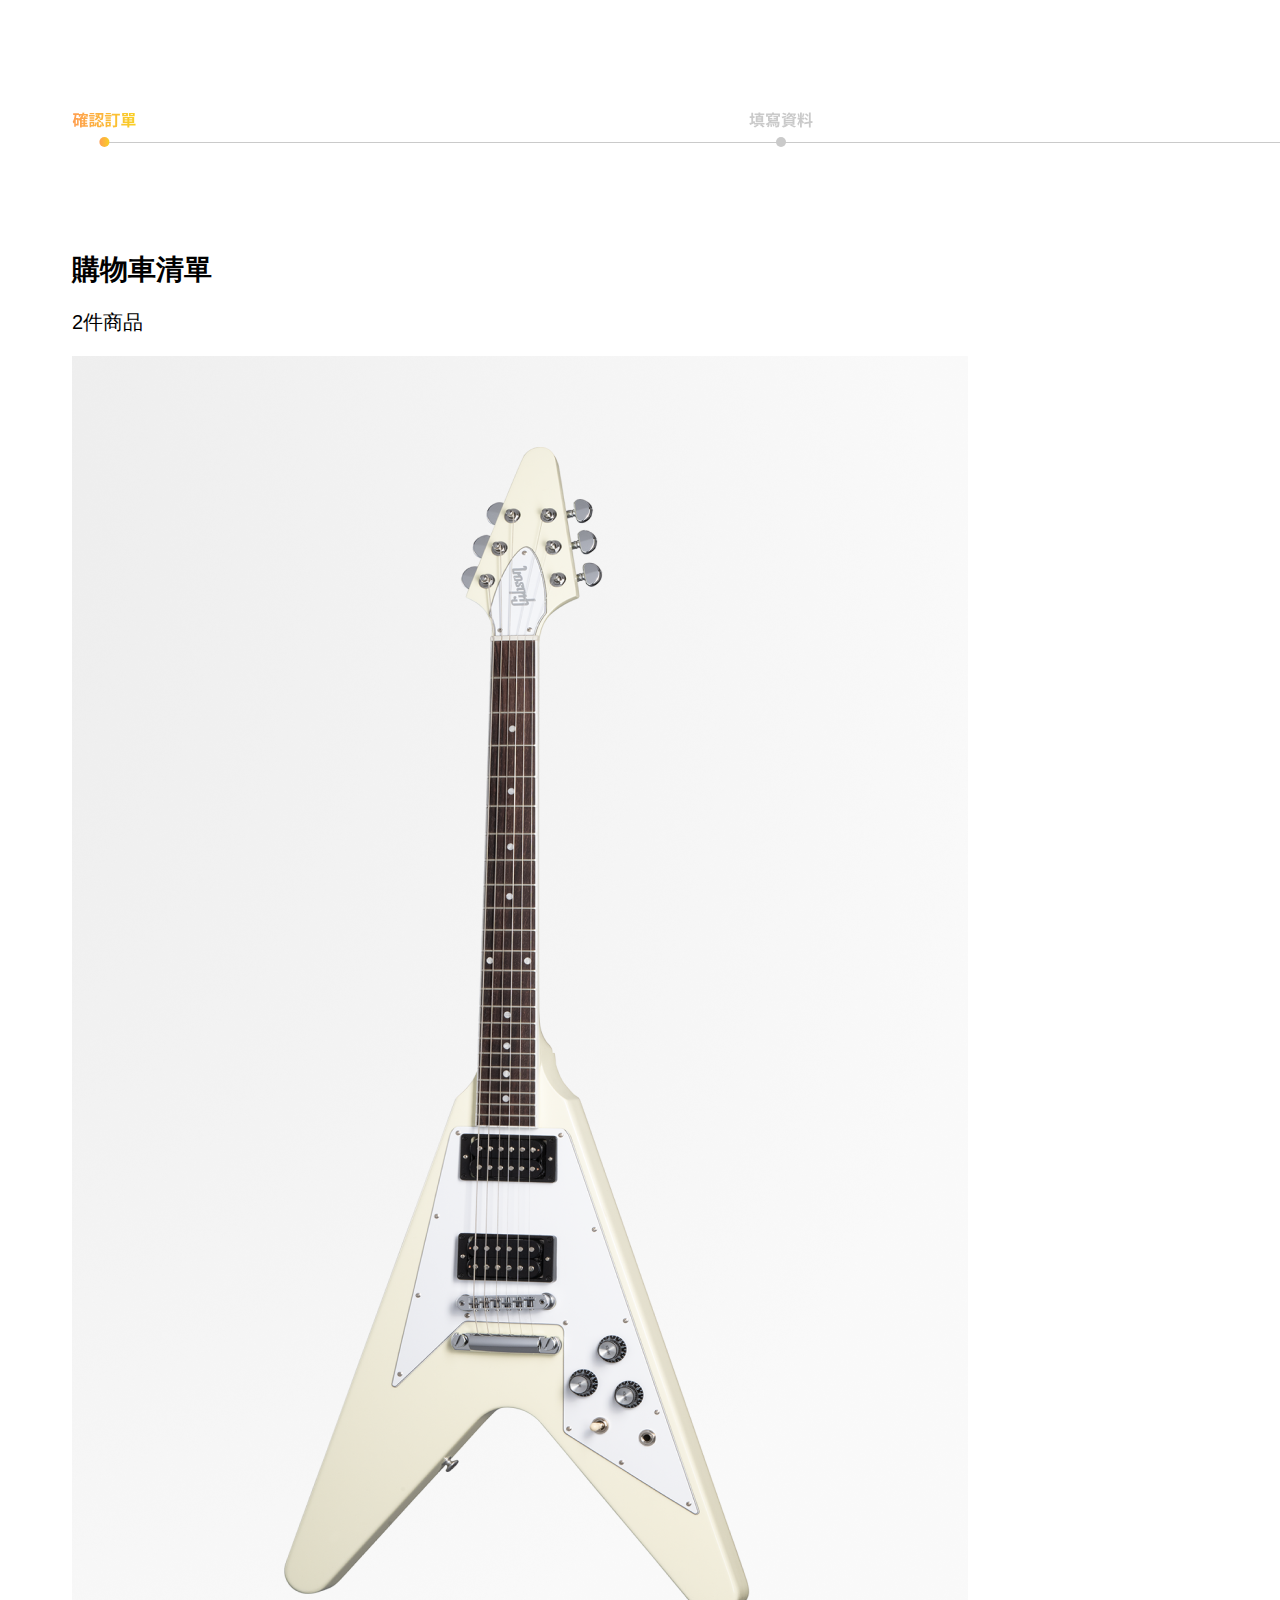
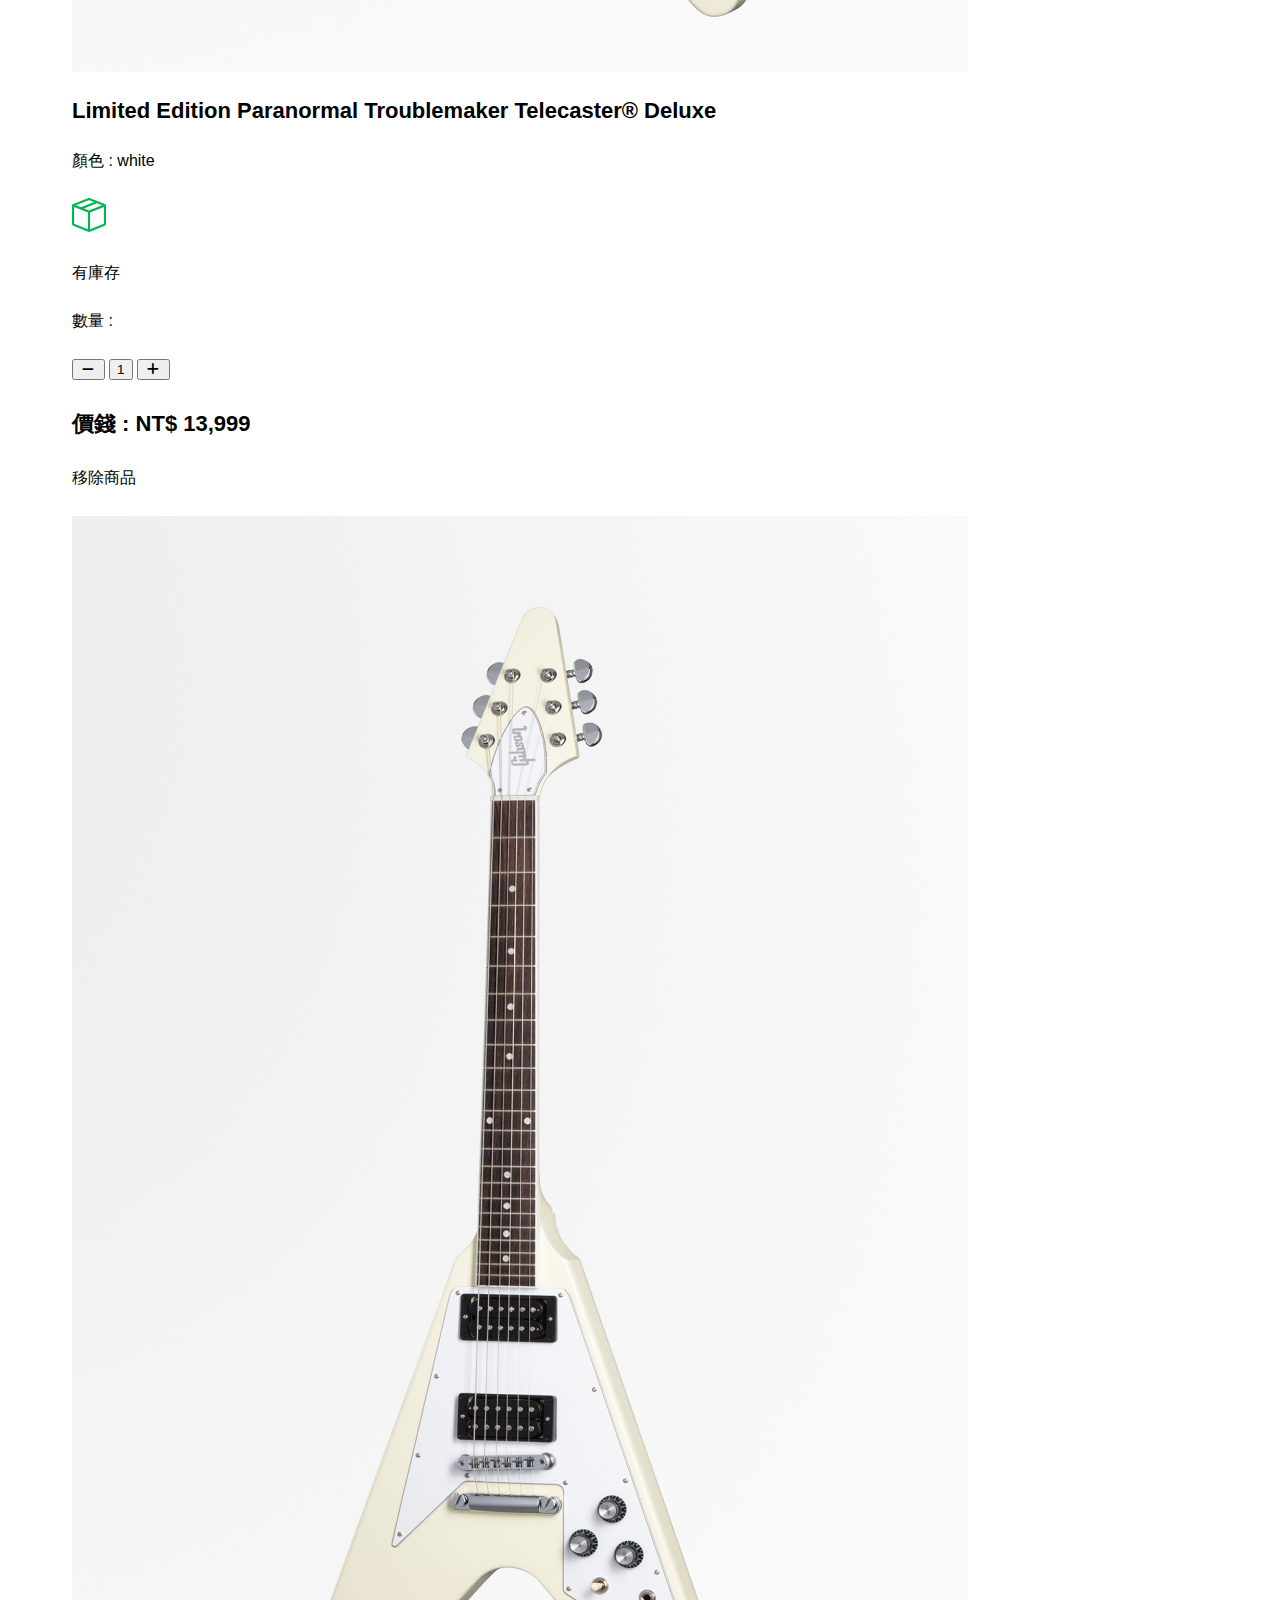
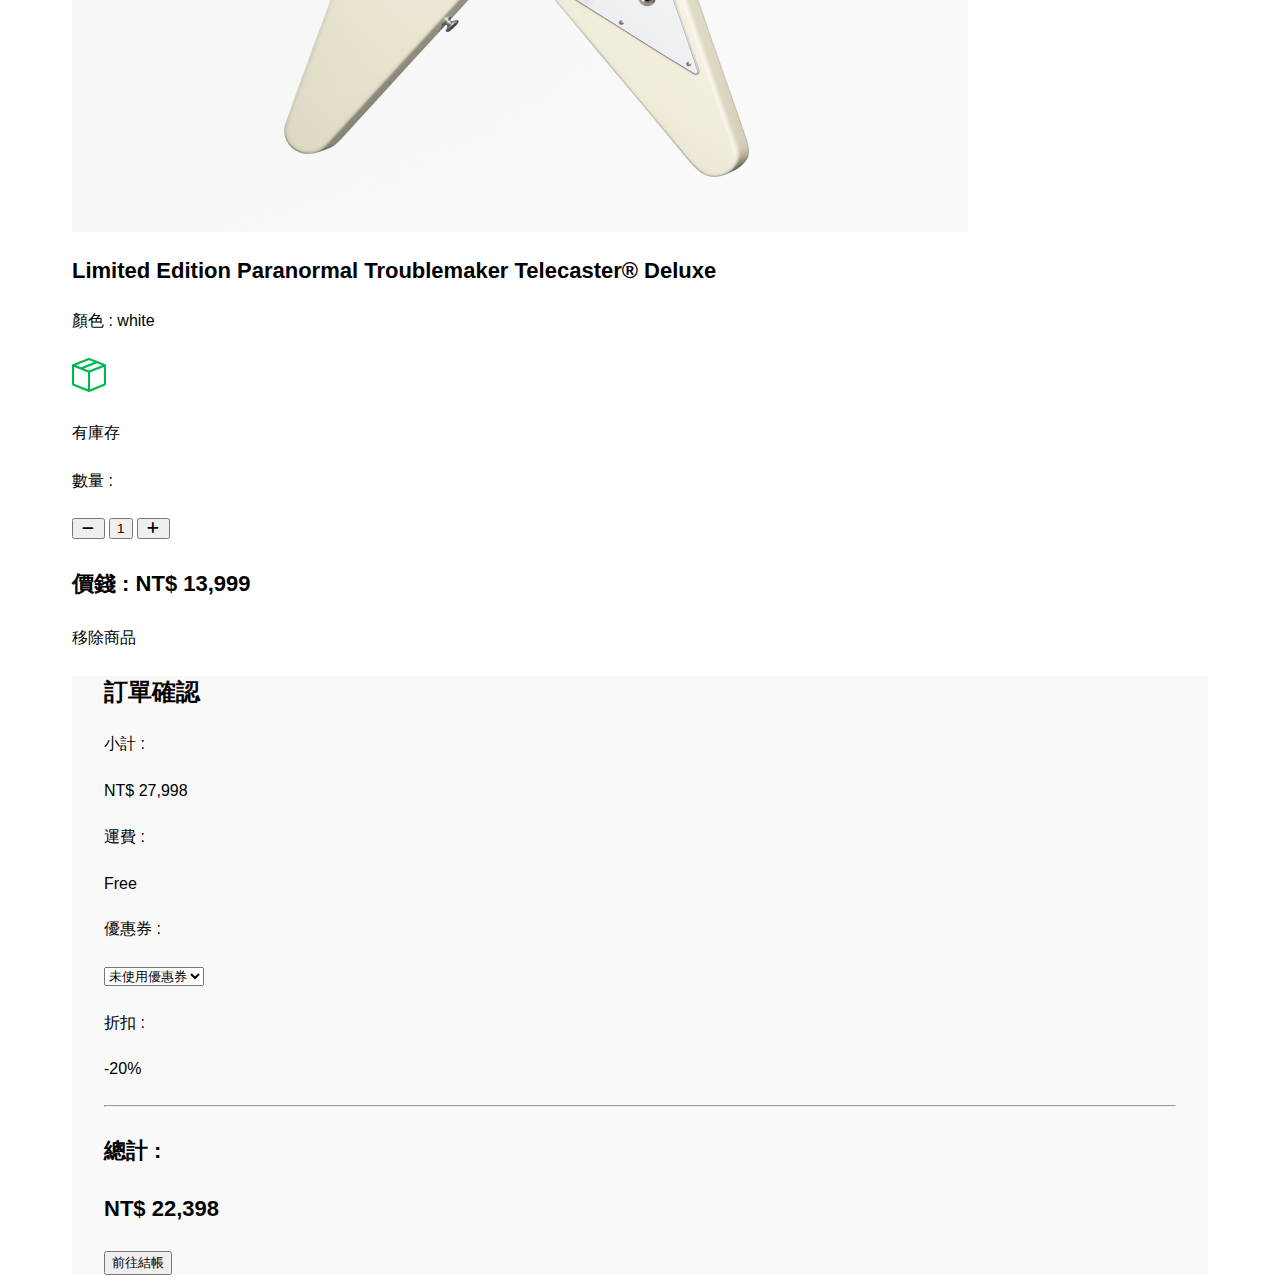
==== cart-checklist.html @ 3d43dcb2 "大專html上傳" ====
<!DOCTYPE html>
<html lang="en">
  <head>
    <title>Title</title>
    <!-- Required meta tags -->
    <meta charset="utf-8" />
    <meta
      name="viewport"
      content="width=device-width, initial-scale=1, shrink-to-fit=no"
    />

    <!-- Bootstrap CSS v5.2.1 -->
    <link
      href="https://cdn.jsdelivr.net/npm/bootstrap@5.3.2/dist/css/bootstrap.min.css"
      rel="stylesheet"
      integrity="sha384-T3c6CoIi6uLrA9TneNEoa7RxnatzjcDSCmG1MXxSR1GAsXEV/Dwwykc2MPK8M2HN"
      crossorigin="anonymous"
    />
    <link rel="stylesheet" href="./styles/cart-checkkist.css" />
    <link rel="stylesheet" href="./styles/style0.css" />
    <link rel="stylesheet" href="./styles/bootstrap.css" />
    <link rel="stylesheet" href="./styles/index.css" />
    <link
      rel="stylesheet"
      href="https://cdnjs.cloudflare.com/ajax/libs/font-awesome/6.7.2/css/all.min.css"
      integrity="sha512-Evv84Mr4kqVGRNSgIGL/F/aIDqQb7xQ2vcrdIwxfjThSH8CSR7PBEakCr51Ck+w+/U6swU2Im1vVX0SVk9ABhg=="
      crossorigin="anonymous"
      referrerpolicy="no-referrer"
    />
  </head>

  <body>
    <div class="m-background">
      <div class="m-checklist-section1">
        <div class="container-fluid d-flex justify-content-center m-index">
          <div class="m-sec1-img w-75">
            <img class="img-fluid" src="./img/流程圖.svg" alt="" />
          </div>
          <div class="m-sec1-mobile w-75">
            <img class="img-fluid" src="./img/流程圖-手機.svg" alt="" />
          </div>
        </div>
      </div>
      <div class="m-checklist-section2 w-100">
        <div class="container-fluid m-index row">
          <div class="m-sec2-col8 col-lg-8 col-12">
            <div class="d-flex justify-content-between align-items-end py-4">
              <div class="h2">購物車清單</div>
              <h3>2件商品</h3>
            </div>
            <div class="row row-cols-1">
              <div class="col">
                <div class="card mb-3">
                  <div class="row g-0">
                    <div class="col-md-4 m-sec2-card">
                      <img src="./img/card2-img.png" class="img-fluid" alt="" />
                    </div>
                    <div class="col-md-8">
                      <div class="card-body p-0">
                        <div class="d-flex flex-column justify-content-between">
                          <div>
                            <h3 class="h4 p-lg-x-2 p-lg-2">
                              Limited Edition Paranormal Troublemaker
                              Telecaster® Deluxe
                            </h3>
                            <h5 class="p-lg-2">顏色 : white</h5>
                            <div class="d-flex align-items-end p-lg-2">
                              <img src="./img/box-icon.svg" alt="" />
                              <h5 class="ps-2">有庫存</h5>
                            </div>
                            <div class="d-flex align-items-end p-lg-2 pb-lg-3 py-2">
                              <h5>數量 :</h5>
                              <div
                                class="btn-group btn-group-sm"
                                role="group"
                                aria-label="Basic outlined example"
                              >
                                <button type="button" class="btn">
                                  <i class="fa-solid fa-minus fa-fw"></i>
                                </button>
                                <button type="button" class="btn">1</button>
                                <button type="button" class="btn">
                                  <i class="fa-solid fa-plus fa-fw"></i>
                                </button>
                              </div>
                            </div>
                            <h4 class="h4 p-lg-2">價錢 : NT$ 13,999</h4>
                          </div>
                          <div
                            class="d-flex justify-content-center pt-lg-5 mt-lg-5 pt-3"
                          >
                            <h5 class="btn">移除商品</h5>
                          </div>
                        </div>
                      </div>
                    </div>
                  </div>
                </div>
              </div>
              <div class="col">
                <div class="card mb-3">
                  <div class="row g-0">
                    <div class="col-md-4 m-sec2-card">
                      <img src="./img/card2-img.png" class="img-fluid" alt="" />
                    </div>
                    <div class="col-md-8">
                      <div class="card-body p-0">
                        <div class="d-flex flex-column justify-content-between">
                          <div>
                            <h3 class="h4 p-lg-x-2 p-lg-2">
                              Limited Edition Paranormal Troublemaker
                              Telecaster® Deluxe
                            </h3>
                            <h5 class="p-lg-2">顏色 : white</h5>
                            <div class="d-flex align-items-end p-lg-2">
                              <img src="./img/box-icon.svg" alt="" />
                              <h5 class="ps-2">有庫存</h5>
                            </div>
                            <div class="d-flex align-items-end p-lg-2 pb-lg-3">
                              <h5>數量 :</h5>
                              <div
                                class="btn-group btn-group-sm"
                                role="group"
                                aria-label="Basic outlined example"
                              >
                                <button type="button" class="btn">
                                  <i class="fa-solid fa-minus fa-fw"></i>
                                </button>
                                <button type="button" class="btn">1</button>
                                <button type="button" class="btn">
                                  <i class="fa-solid fa-plus fa-fw"></i>
                                </button>
                              </div>
                            </div>
                            <h4 class="h4 p-lg-2">價錢 : NT$ 13,999</h4>
                          </div>
                          <div
                            class="d-flex justify-content-center pt-lg-5 pt-3"
                          >
                            <h5 class="btn">移除商品</h5>
                          </div>
                        </div>
                      </div>
                    </div>
                  </div>
                </div>
              </div>
            </div>
          </div>
          <div class="m-sec2-col4 col-lg-4 col-12">
            <div class="h3 pt-4 pb-2">訂單確認</div>
            <div class="d-flex justify-content-between py-2">
              <h5>小計 :</h5>
              <h5>NT$ 27,998</h5>
            </div>
            <div class="d-flex justify-content-between py-2">
              <h5>運費 :</h5>
              <h5>Free</h5>
            </div>
            <div class="d-flex justify-content-between py-2">
              <h5>優惠券 :</h5>
              <select
                class="form-select form-select-sm w-50"
                aria-label="Small select example"
              >
                <option selected>未使用優惠券</option>
                <option value="1">One</option>
                <option value="2">Two</option>
                <option value="3">Three</option>
              </select>
            </div>
            <div class="d-flex justify-content-between py-2">
              <h5>折扣 :</h5>
              <h5>-20%</h5>
            </div>
            <hr />
            <div class="d-flex justify-content-between py-3">
              <h4 class="h4">總計 :</h4>
              <h4 class="h4">NT$ 22,398</h4>
            </div>
            <button type="button" class="btn btn-dark w-100 mt-5">
              前往結帳
            </button>
          </div>
        </div>
      </div>
    </div>
    <!-- Bootstrap JavaScript Libraries -->
    <script
      src="https://cdn.jsdelivr.net/npm/@popperjs/core@2.11.8/dist/umd/popper.min.js"
      integrity="sha384-I7E8VVD/ismYTF4hNIPjVp/Zjvgyol6VFvRkX/vR+Vc4jQkC+hVqc2pM8ODewa9r"
      crossorigin="anonymous"
    ></script>

    <script
      src="https://cdn.jsdelivr.net/npm/bootstrap@5.3.2/dist/js/bootstrap.min.js"
      integrity="sha384-BBtl+eGJRgqQAUMxJ7pMwbEyER4l1g+O15P+16Ep7Q9Q+zqX6gSbd85u4mG4QzX+"
      crossorigin="anonymous"
    ></script>
  </body>
</html>
---- styles/cart-checkkist.css ----
/* 全域 */
.container-fluid.m-index {
  padding-inline: 64px;
  padding-block: 100px 0;
  @media (max-width: 768px) {
    padding: 0;
    margin: 0;
  }
}

/* section2 */
.m-sec2-col8 {
  padding-right: 64px;
  @media (max-width: 768px) {
    padding: 16px;
  }
}
.m-sec1-img {
  @media (max-width: 768px) {
    display: none;
  }
}
.m-sec1-mobile {
  display: none;
  @media (max-width: 768px) {
    display: block;
  }
}
.m-img-rotate {
  transform: rotate(90deg);
}
.m-sec2-btn {
  width: 40px;
}
.d-flex.align-items-end h4 {
  margin: 0;
}
.m-sec2-card {
  /* max-width: 3260px; */
  @media (max-width: 768px) {
    margin-bottom: 32px;
  }
}
.m-sec2-col4 {
  padding-inline: 32px;
  background-color: #f9f9f9;
}
.card.mb-3 {
  @media (max-width: 768px) {
    padding-inline: 16px;
  }
}
---- styles/style0.css ----
:root {
  --black: #000000;
  --white: #ffffff;
  --grey50: #f9f9f9;
  --grey100: #dadada;
  --grey200: #cacaca;
  --grey300: #bababa;
  --grey400: #a9a9a9;
  --grey500: #999999;
  --grey600: #818181;
  --grey700: #686868;
  --grey800: #505050;
  --grey900: #373737;
}

body {
  font-family: "Poppins", "Noto Sans TC", sans-serif;
}

/* tc */
h1 {
  font-size: 2rem; /* 32px */
  font-weight: 500;
}
h2 {
  font-size: 1.5rem; /* 24px */
  font-weight: 500;
}
h3 {
  font-size: 20px;
  font-weight: 500;
}
h4 {
  font-size: 18px;
  font-weight: 500;
}
h5 {
  font-size: 16px;
  font-weight: 500;
}
h6 {
  font-size: 14px;
  font-weight: 400;
}
p {
  font-size: 12px;
  font-weight: 400;
}

/* eng */
.h1 {
  font-size: 2rem; /* 32px */
  font-weight: 600;
}
.h2 {
  font-size: 1.75rem; /* 28px */
  font-weight: 600;
}
.h3 {
  font-size: 1.5rem; /* 24px */
  font-weight: 600;
}
.h4 {
  font-size: 22px;
  font-weight: 600;
}
.h5 {
  font-size: 18px;
  font-weight: 500;
}
.h6 {
  font-size: 16px;
  font-weight: 600;
}
.h7 {
  font-size: 14px;
  font-weight: 600;
}
.p {
  font-size: 12px;
  font-weight: 500;
}

/* element */
a,
a:link {
  text-decoration: none;
}

/* module */
.list-unstyled {
  list-style: none;
  margin: 0;
  padding: 0;
}
---- styles/index.css ----
/* 全域 */
.m-background {
  background-image: url(./img/background.png);
  background-size: cover;
  background-position: center;
  background-repeat: no-repeat;
  background-attachment: fixed;
}

/* 自訂 */


/* section1 */
.m-section1 {
  width: 100%;
}
.m-index {
  padding-inline: 64px;
  padding-block: 100px 0;
}
.m-section1-card1-text {
  margin-right: 10%;
  padding-top: 50px;
  h5 {
    font-size: 46px;
    font-weight: 700;
  }
  p {
    font-size: 32px;
    padding-bottom: 70px;
  }
}
.m-section1-btn {
  padding-inline: 70px;
  border-radius: 50px;
  font-weight: 700;
  font-size: 22px;
  border: 3px solid white;
}
/* section2 */
.m-index-title {
  margin-bottom: 50px;
  /* h1 {
    font-size: 32px;
    font-weight: 700;
  } */
  span {
    font-size: 18px;
  }
}
.m-section2-col1 {
  background-image: url(../img/col1.png);
  padding: 50px 40px 50px 40px;
}
.m-section2-col2 {
  background-image: url(../img/col2.png);
  padding: 50px 40px 50px 40px;
}
.m-section2-col3 {
  background-image: url(../img/col3.png);
  padding: 50px 40px 50px 40px;
}
.m-section2-col4 {
  background-image: url(../img/col4.png);
  padding: 50px 40px 50px 40px;
}
.m-section2-line {
  border-left: 5px solid white;
  padding-left: 25px;
  color: white;
  /* h4 {
    margin: 0;
    padding-top: 3px;
    padding-bottom: 3px;
    font-size: 28px;
    font-weight: 700;
  } */
  p {
    margin: 0;
    font-size: 16px;
    font-weight: 500;
  }
}
/* section3 */
.card-group {
  /* h3 {
    font-size: 18px;
    font-weight: 700;
  }
  h4 {
    font-size: 16px;
    font-weight: 700;
  }
  h5 {
    text-decoration: line-through;
    font-size: 16px;
    color: gray;
    font-weight: 700;
  } */
  span {
    font-size: 16px;
    padding-left: 20px;
    color: #d52b1e;
    font-weight: 700;
  }
  /* p {
    font-size: 12px;
    font-weight: 700;
  } */
}
/* section4 */
.m-section4 {
  /* padding-top: 60px;
  h5 {
    font-weight: 700;
    font-size: 24px;
  }
  p {
    font-weight: 700;
    font-size: 18px;
  } */
}
/* section5 */
.m-section5 {
  padding-top: 60px;
  width: 100%;
  height: 100%;
}
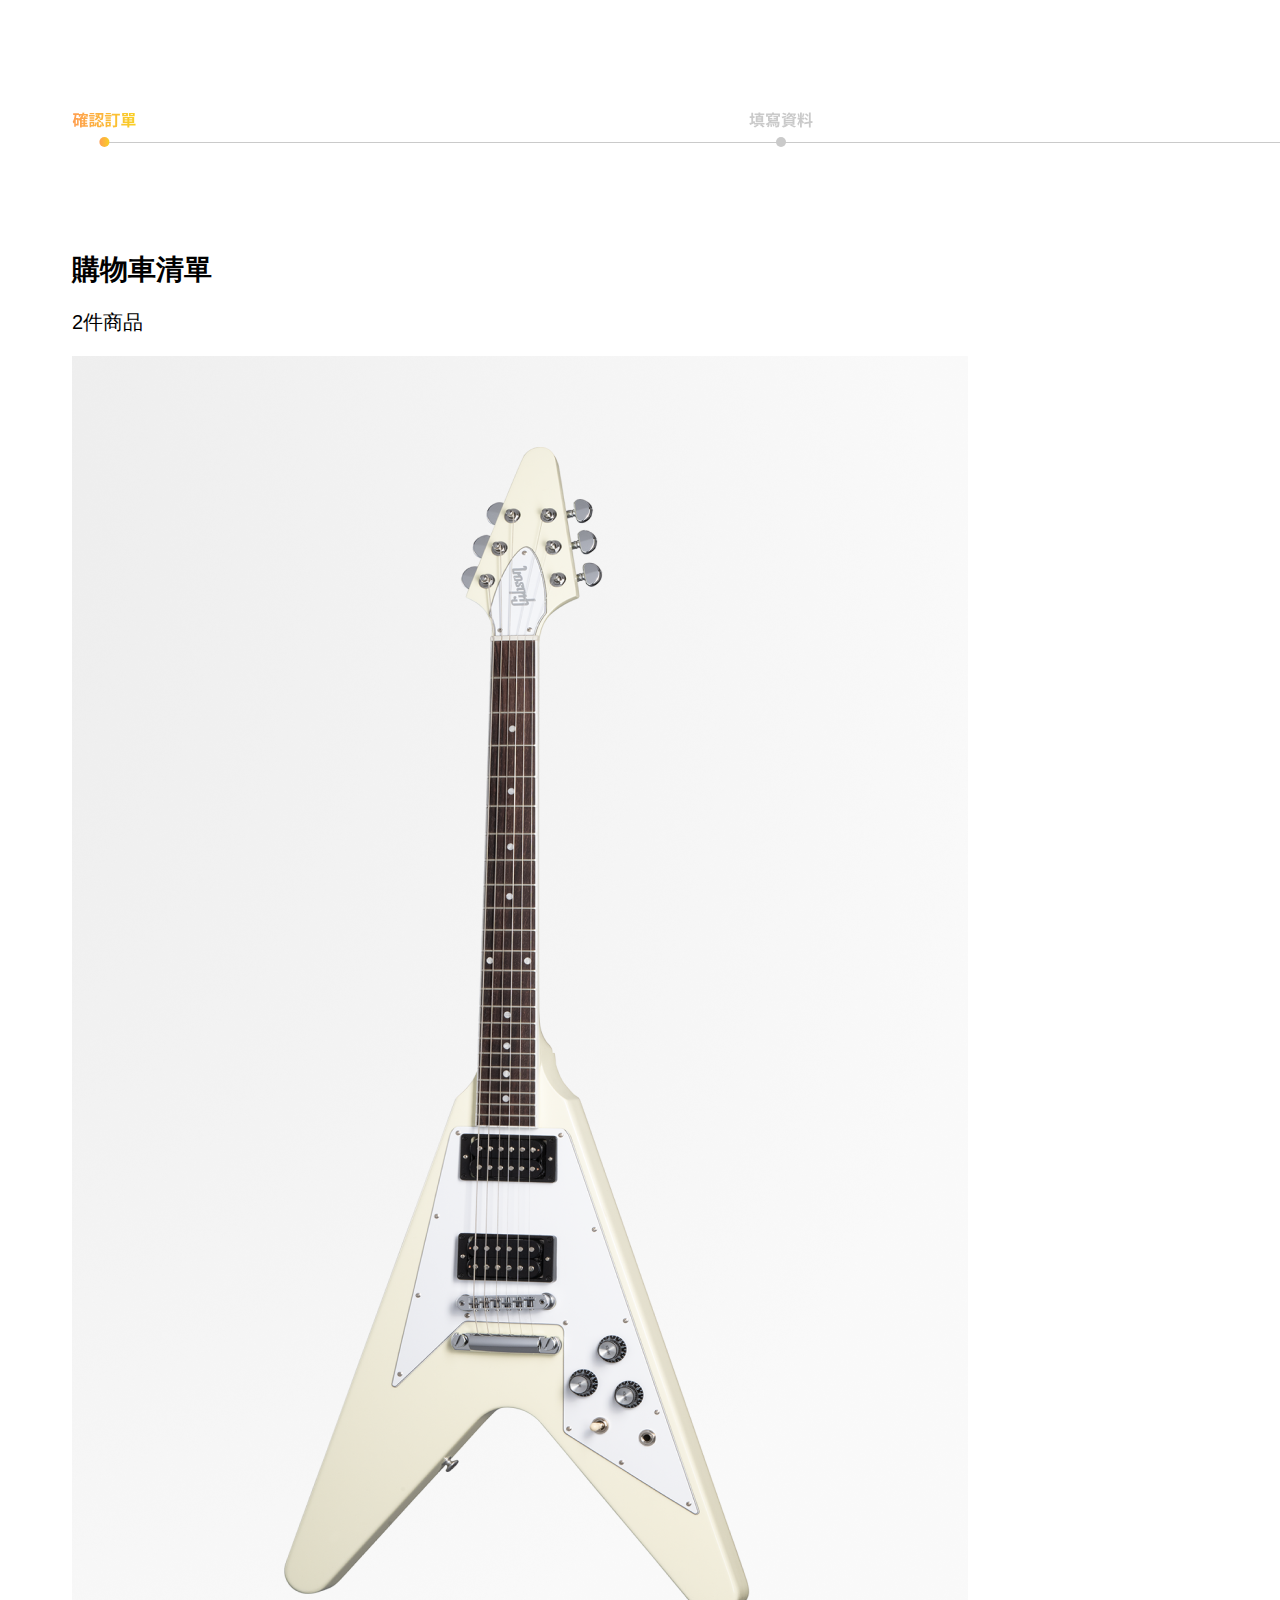
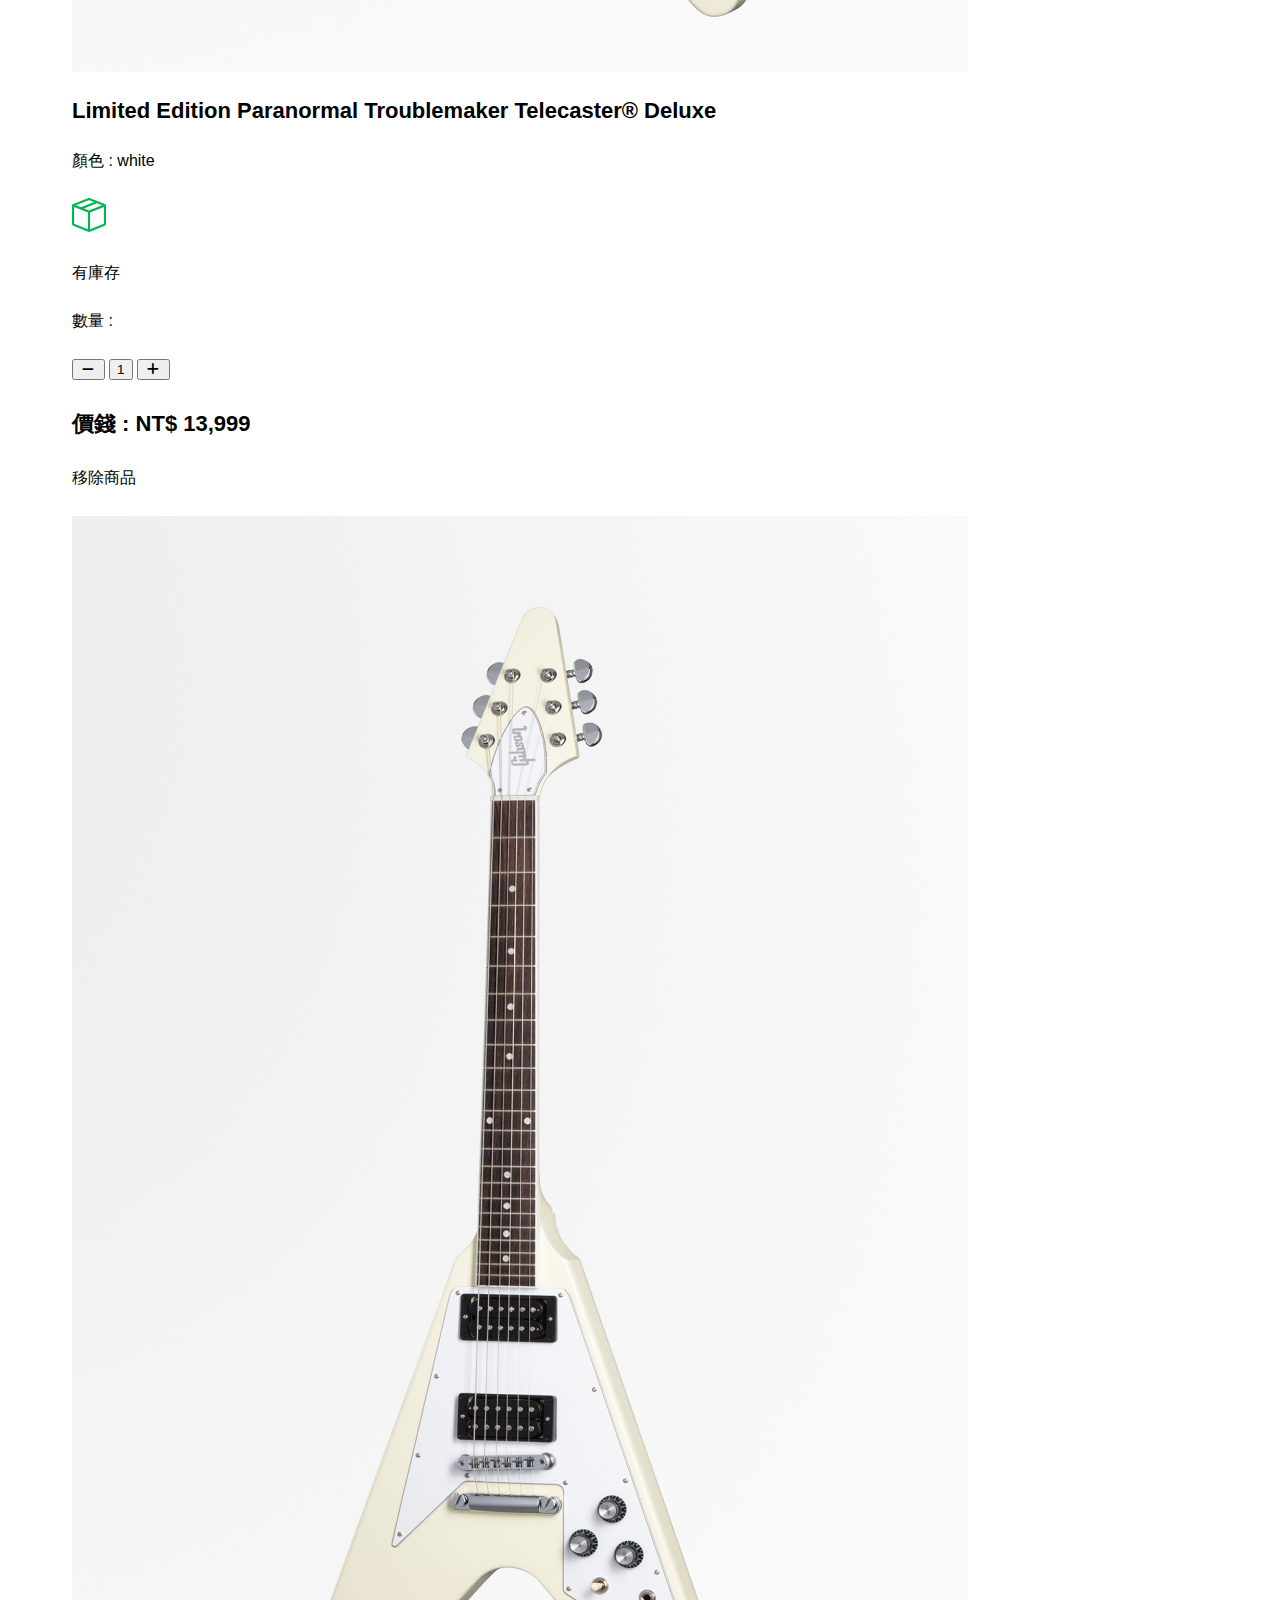
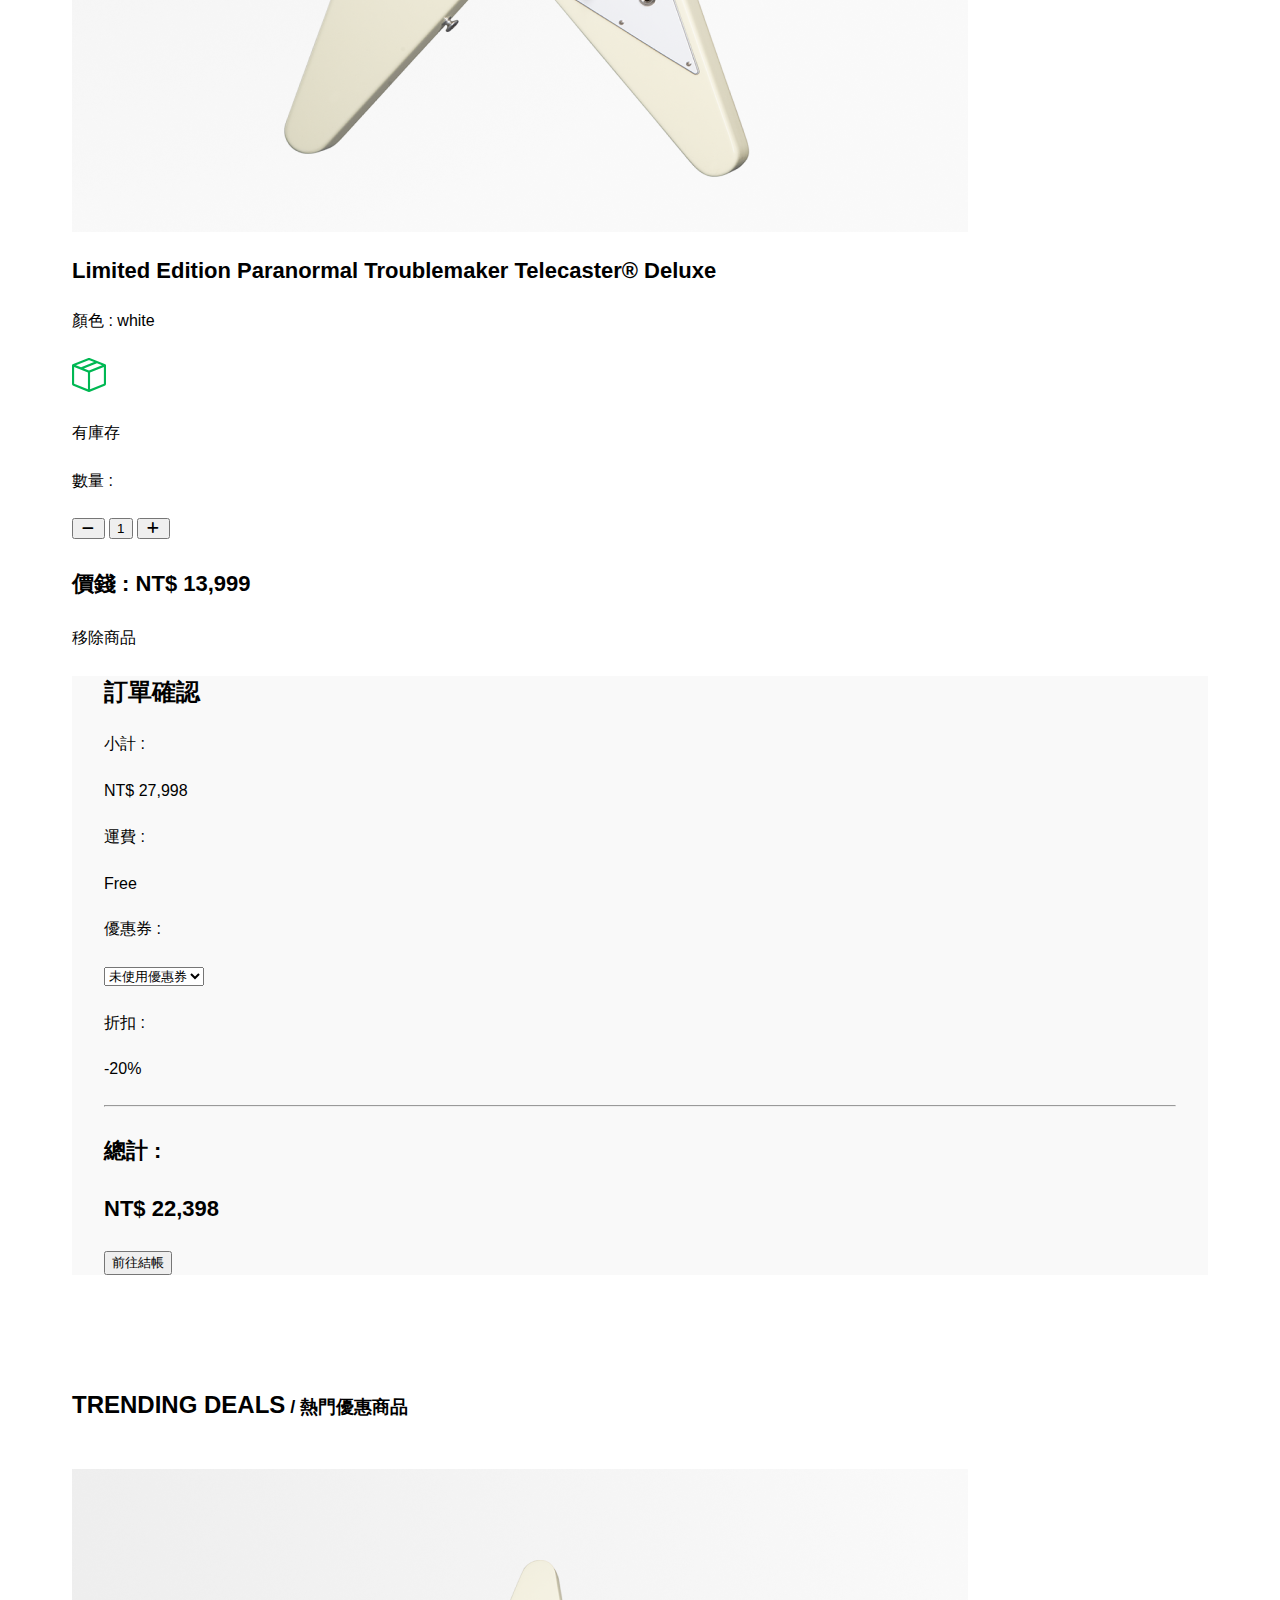
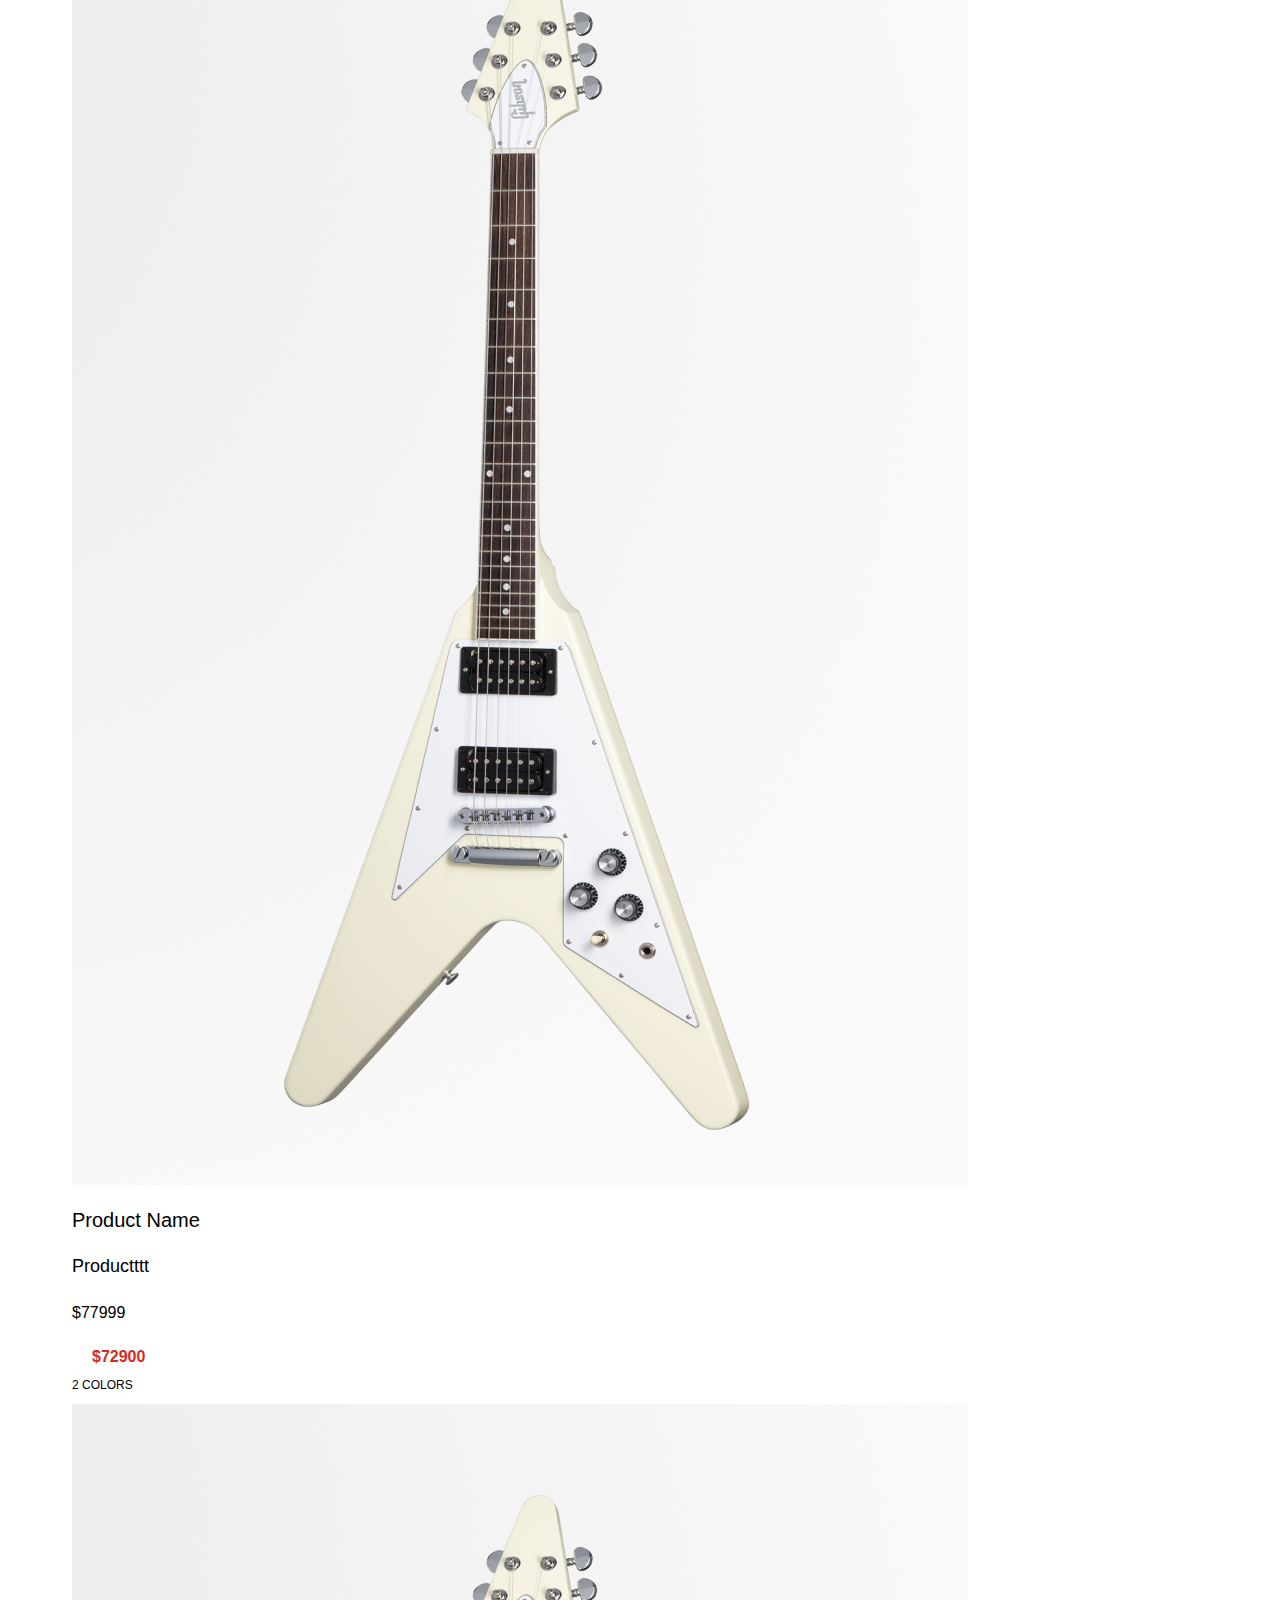
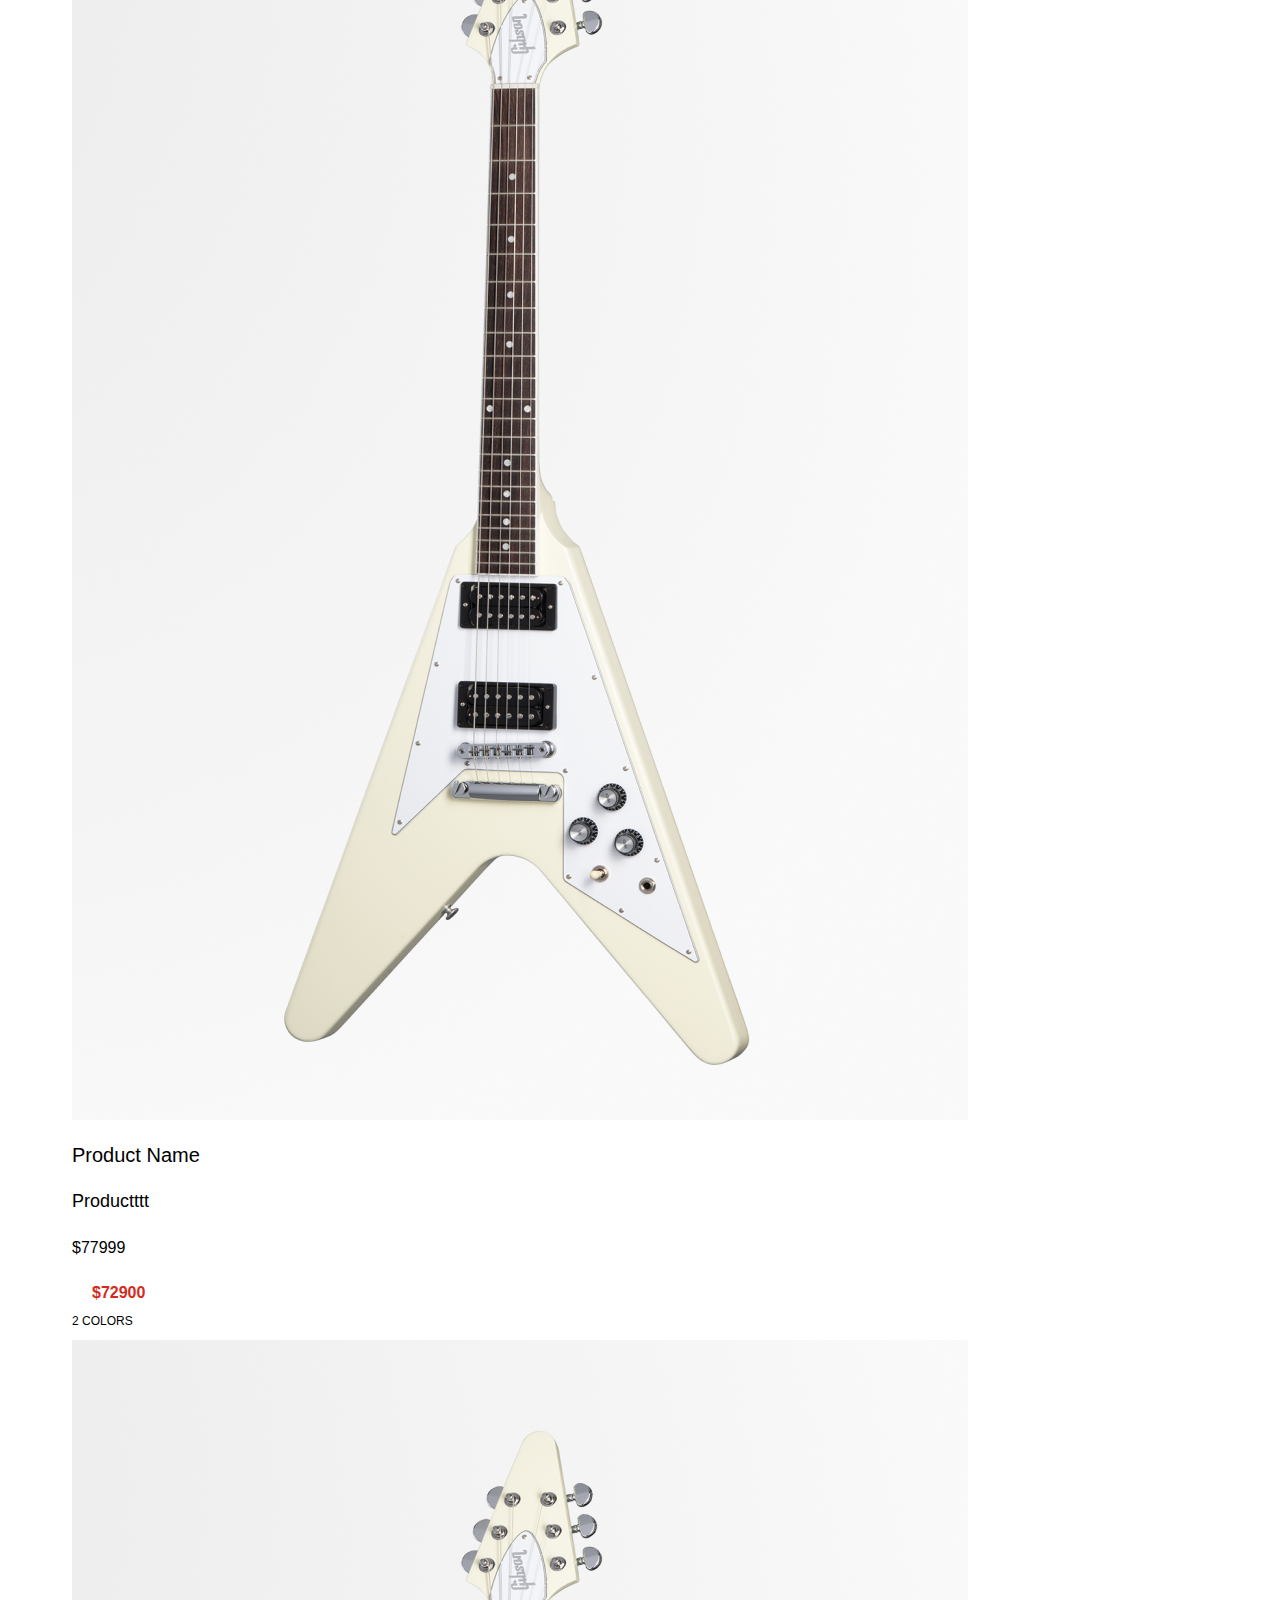
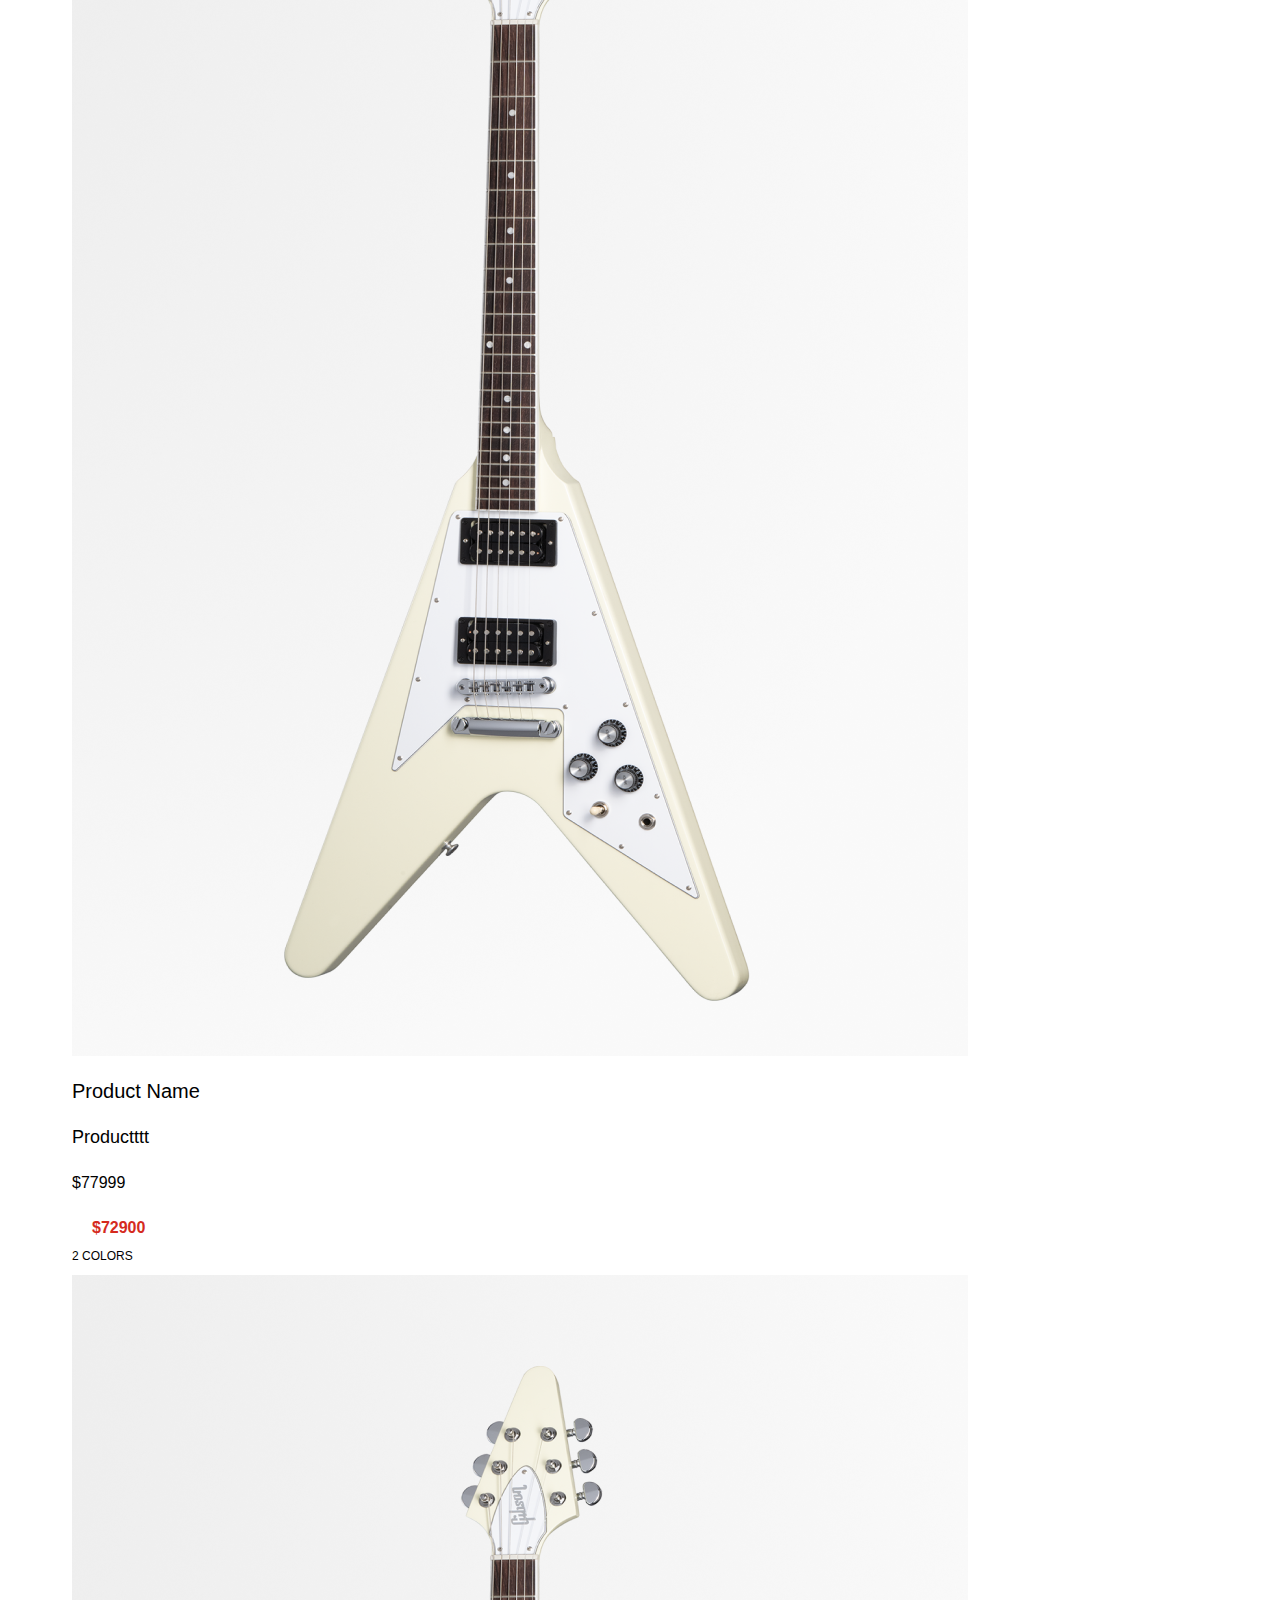
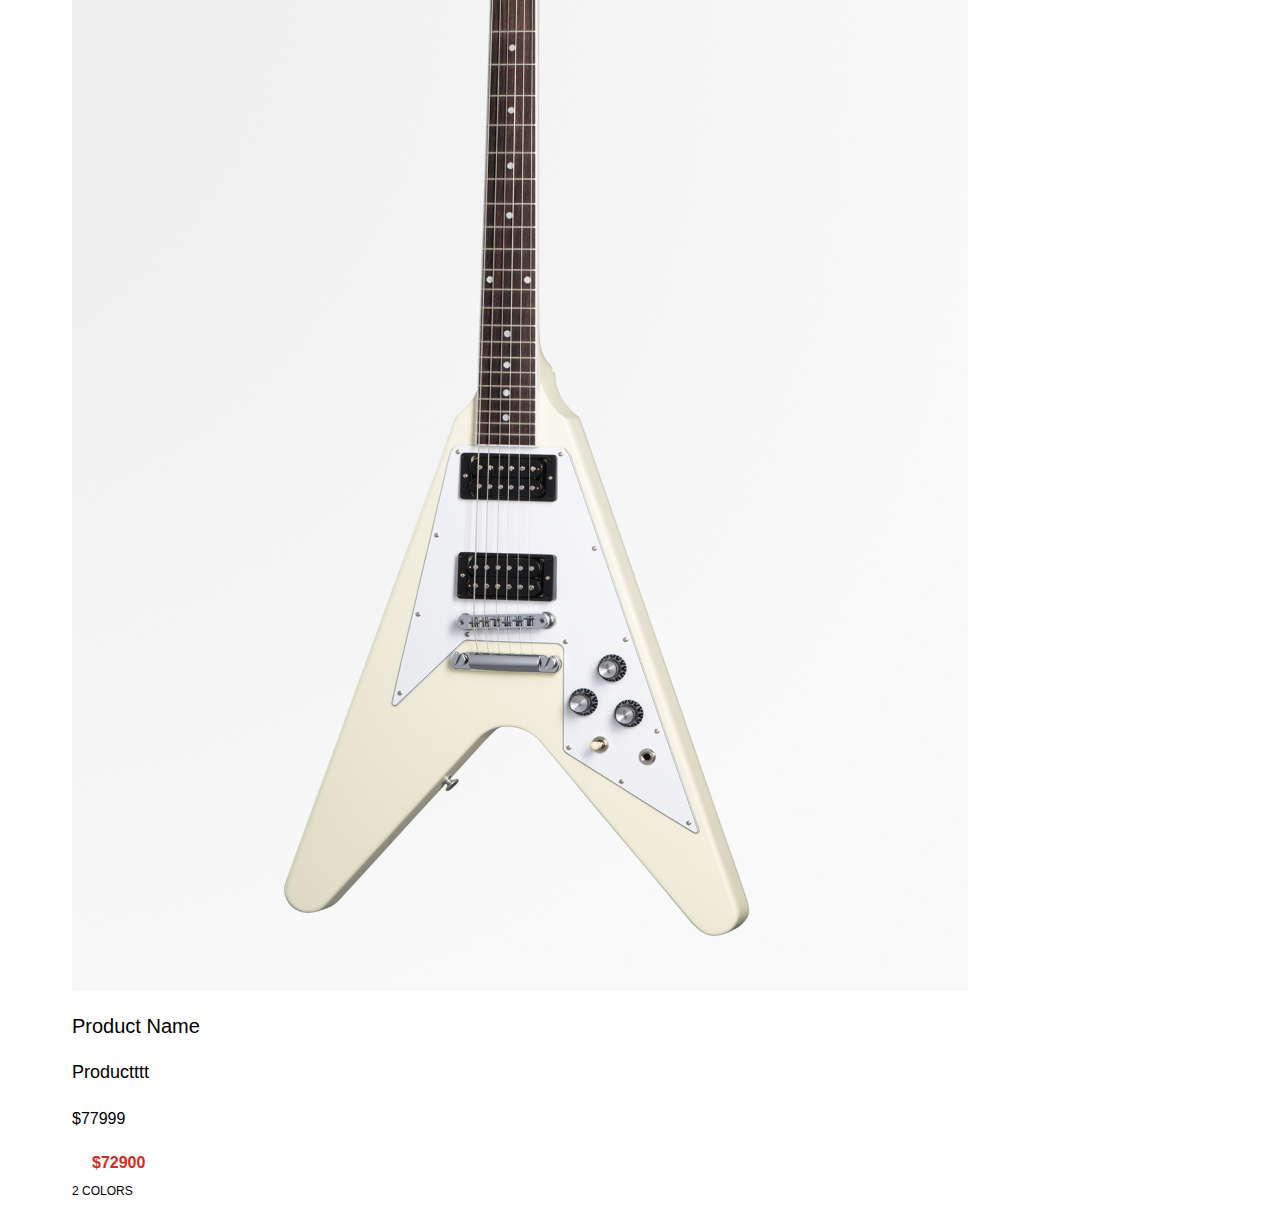
==== commit 69fbfcc3: "更新首頁及購物車訂單RWD" ====
--- a/cart-checklist.html
+++ b/cart-checklist.html
@@ -32,7 +32,7 @@
   <body>
     <div class="m-background">
       <div class="m-checklist-section1">
-        <div class="container-fluid d-flex justify-content-center m-index">
+        <div class="container-fluid d-flex justify-content-center m-index1">
           <div class="m-sec1-img w-75">
             <img class="img-fluid" src="./img/流程圖.svg" alt="" />
           </div>
@@ -42,7 +42,7 @@
         </div>
       </div>
       <div class="m-checklist-section2 w-100">
-        <div class="container-fluid m-index row">
+        <div class="container-fluid m-index1 row">
           <div class="m-sec2-col8 col-lg-8 col-12">
             <div class="d-flex justify-content-between align-items-end py-4">
               <div class="h2">購物車清單</div>
@@ -68,7 +68,9 @@
                               <img src="./img/box-icon.svg" alt="" />
                               <h5 class="ps-2">有庫存</h5>
                             </div>
-                            <div class="d-flex align-items-end p-lg-2 pb-lg-3 py-2">
+                            <div
+                              class="d-flex align-items-end p-lg-2 pb-lg-3 py-2"
+                            >
                               <h5>數量 :</h5>
                               <div
                                 class="btn-group btn-group-sm"
@@ -116,7 +118,9 @@
                               <img src="./img/box-icon.svg" alt="" />
                               <h5 class="ps-2">有庫存</h5>
                             </div>
-                            <div class="d-flex align-items-end p-lg-2 pb-lg-3">
+                            <div
+                              class="d-flex align-items-end p-lg-2 pb-lg-3 py-2"
+                            >
                               <h5>數量 :</h5>
                               <div
                                 class="btn-group btn-group-sm"
@@ -135,7 +139,7 @@
                             <h4 class="h4 p-lg-2">價錢 : NT$ 13,999</h4>
                           </div>
                           <div
-                            class="d-flex justify-content-center pt-lg-5 pt-3"
+                            class="d-flex justify-content-center pt-lg-5 mt-lg-5 pt-3"
                           >
                             <h5 class="btn">移除商品</h5>
                           </div>
@@ -184,6 +188,71 @@
           </div>
         </div>
       </div>
+      <div class="m-section3 w-100">
+        <div class="container-fluid m-index">
+          <div class="m-index-title">
+            <h1 class="h3">TRENDING DEALS<span> / 熱門優惠商品</span></h1>
+          </div>
+          <div class="row row-cols-lg-4 row-cols-1 w-100 g-0">
+            <div class="col card-group">
+              <div class="card w-100" style="width: 18rem">
+                <img src="./img/card2-img.png" class="card-img-top" alt="..." />
+                <div class="card-body">
+                  <h3 class="card-title">Product Name</h3>
+                  <h4 class="card-text">Productttt</h4>
+                  <div class="d-flex">
+                    <h5 class="card-text">$77999</h5>
+                    <span>$72900</span>
+                  </div>
+                  <p>2 COLORS</p>
+                </div>
+              </div>
+            </div>
+            <div class="col card-group d-none d-lg-block">
+              <div class="card w-100" style="width: 18rem">
+                <img src="./img/card2-img.png" class="card-img-top" alt="..." />
+                <div class="card-body">
+                  <h3 class="card-title">Product Name</h3>
+                  <h4 class="card-text">Productttt</h4>
+                  <div class="d-flex">
+                    <h5 class="card-text">$77999</h5>
+                    <span>$72900</span>
+                  </div>
+                  <p>2 COLORS</p>
+                </div>
+              </div>
+            </div>
+            <div class="col card-group d-none d-lg-block">
+              <div class="card w-100" style="width: 18rem">
+                <img src="./img/card2-img.png" class="card-img-top" alt="..." />
+                <div class="card-body">
+                  <h3 class="card-title">Product Name</h3>
+                  <h4 class="card-text">Productttt</h4>
+                  <div class="d-flex">
+                    <h5 class="card-text">$77999</h5>
+                    <span>$72900</span>
+                  </div>
+                  <p>2 COLORS</p>
+                </div>
+              </div>
+            </div>
+            <div class="col card-group d-none d-lg-block">
+              <div class="card w-100" style="width: 18rem">
+                <img src="./img/card2-img.png" class="card-img-top" alt="..." />
+                <div class="card-body">
+                  <h3 class="card-title">Product Name</h3>
+                  <h4 class="card-text">Productttt</h4>
+                  <div class="d-flex">
+                    <h5 class="card-text">$77999</h5>
+                    <span>$72900</span>
+                  </div>
+                  <p>2 COLORS</p>
+                </div>
+              </div>
+            </div>
+          </div>
+        </div>
+      </div>
     </div>
     <!-- Bootstrap JavaScript Libraries -->
     <script
--- a/styles/cart-checkkist.css
+++ b/styles/cart-checkkist.css
@@ -1,5 +1,5 @@
 /* 全域 */
-.container-fluid.m-index {
+.container-fluid.m-index1 {
   padding-inline: 64px;
   padding-block: 100px 0;
   @media (max-width: 768px) {
--- a/styles/index.css
+++ b/styles/index.css
@@ -6,17 +6,37 @@
   background-repeat: no-repeat;
   background-attachment: fixed;
 }
+.m-index {
+  padding-inline: 64px;
+  padding-block: 100px 0;
+  @media (max-width: 768px) {
+    padding-block: 50px 0;
+    padding-inline: 16px;
+  }
+}
 
 /* 自訂 */
-
 
 /* section1 */
 .m-section1 {
   width: 100%;
 }
-.m-index {
-  padding-inline: 64px;
-  padding-block: 100px 0;
+.m-section1-card1 {
+  @media (max-width: 768px) {
+    display: none;
+  }
+}
+.m-section1-mobile {
+  display: none;
+
+  @media (max-width: 768px) {
+    display: block;
+    height: 650px;
+    overflow: hidden;
+    img {
+      height: 100%;
+    }
+  }
 }
 .m-section1-card1-text {
   margin-right: 10%;
@@ -48,33 +68,35 @@
     font-size: 18px;
   }
 }
+.m-section2-col {
+  background-size: cover;
+  padding: 50px 40px 50px 40px;
+  @media (max-width: 768px) {
+    padding-block: 16px;
+    padding-inline: 16px;
+  }
+}
 .m-section2-col1 {
   background-image: url(../img/col1.png);
-  padding: 50px 40px 50px 40px;
 }
 .m-section2-col2 {
   background-image: url(../img/col2.png);
-  padding: 50px 40px 50px 40px;
 }
 .m-section2-col3 {
   background-image: url(../img/col3.png);
-  padding: 50px 40px 50px 40px;
 }
 .m-section2-col4 {
   background-image: url(../img/col4.png);
-  padding: 50px 40px 50px 40px;
 }
 .m-section2-line {
   border-left: 5px solid white;
   padding-left: 25px;
   color: white;
-  /* h4 {
-    margin: 0;
-    padding-top: 3px;
-    padding-bottom: 3px;
-    font-size: 28px;
-    font-weight: 700;
-  } */
+  @media (max-width: 768px) {
+    border-left: none;
+    padding-left: 0;
+    color: none;
+  }
   p {
     margin: 0;
     font-size: 16px;
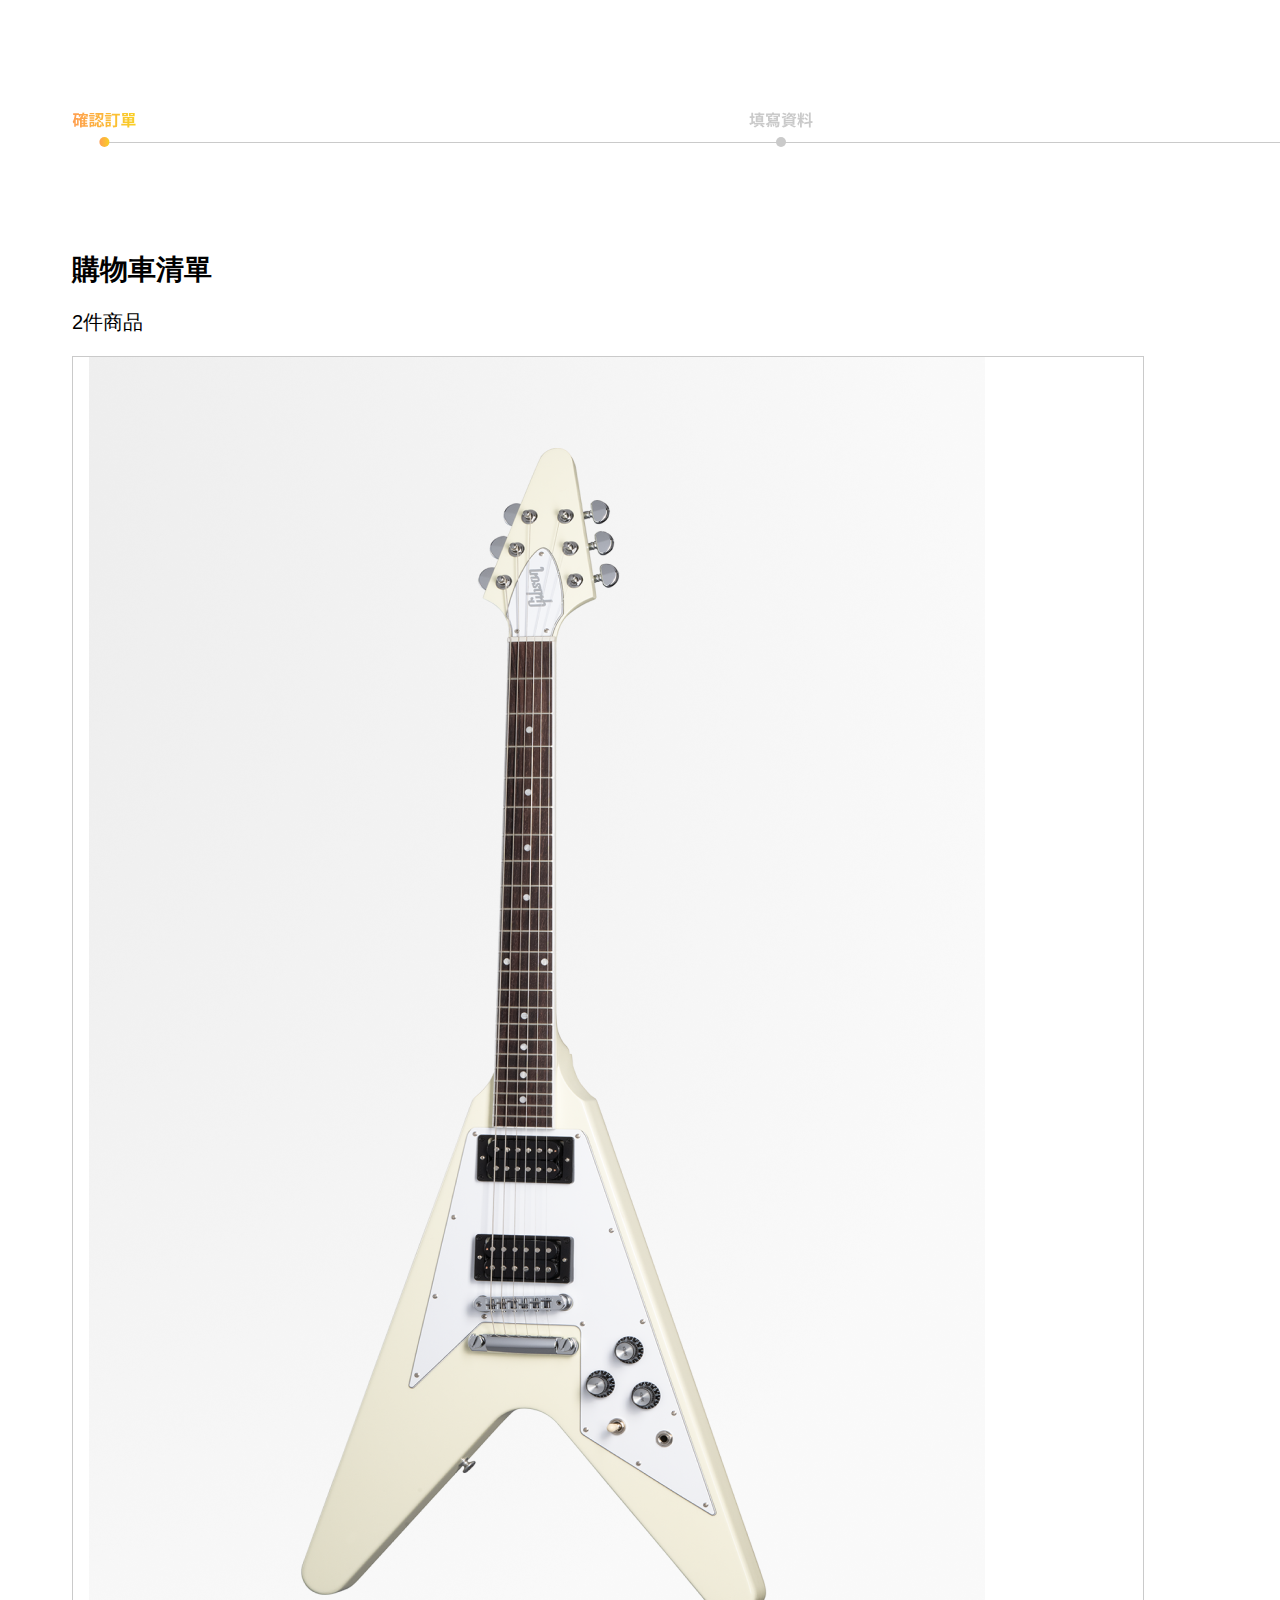
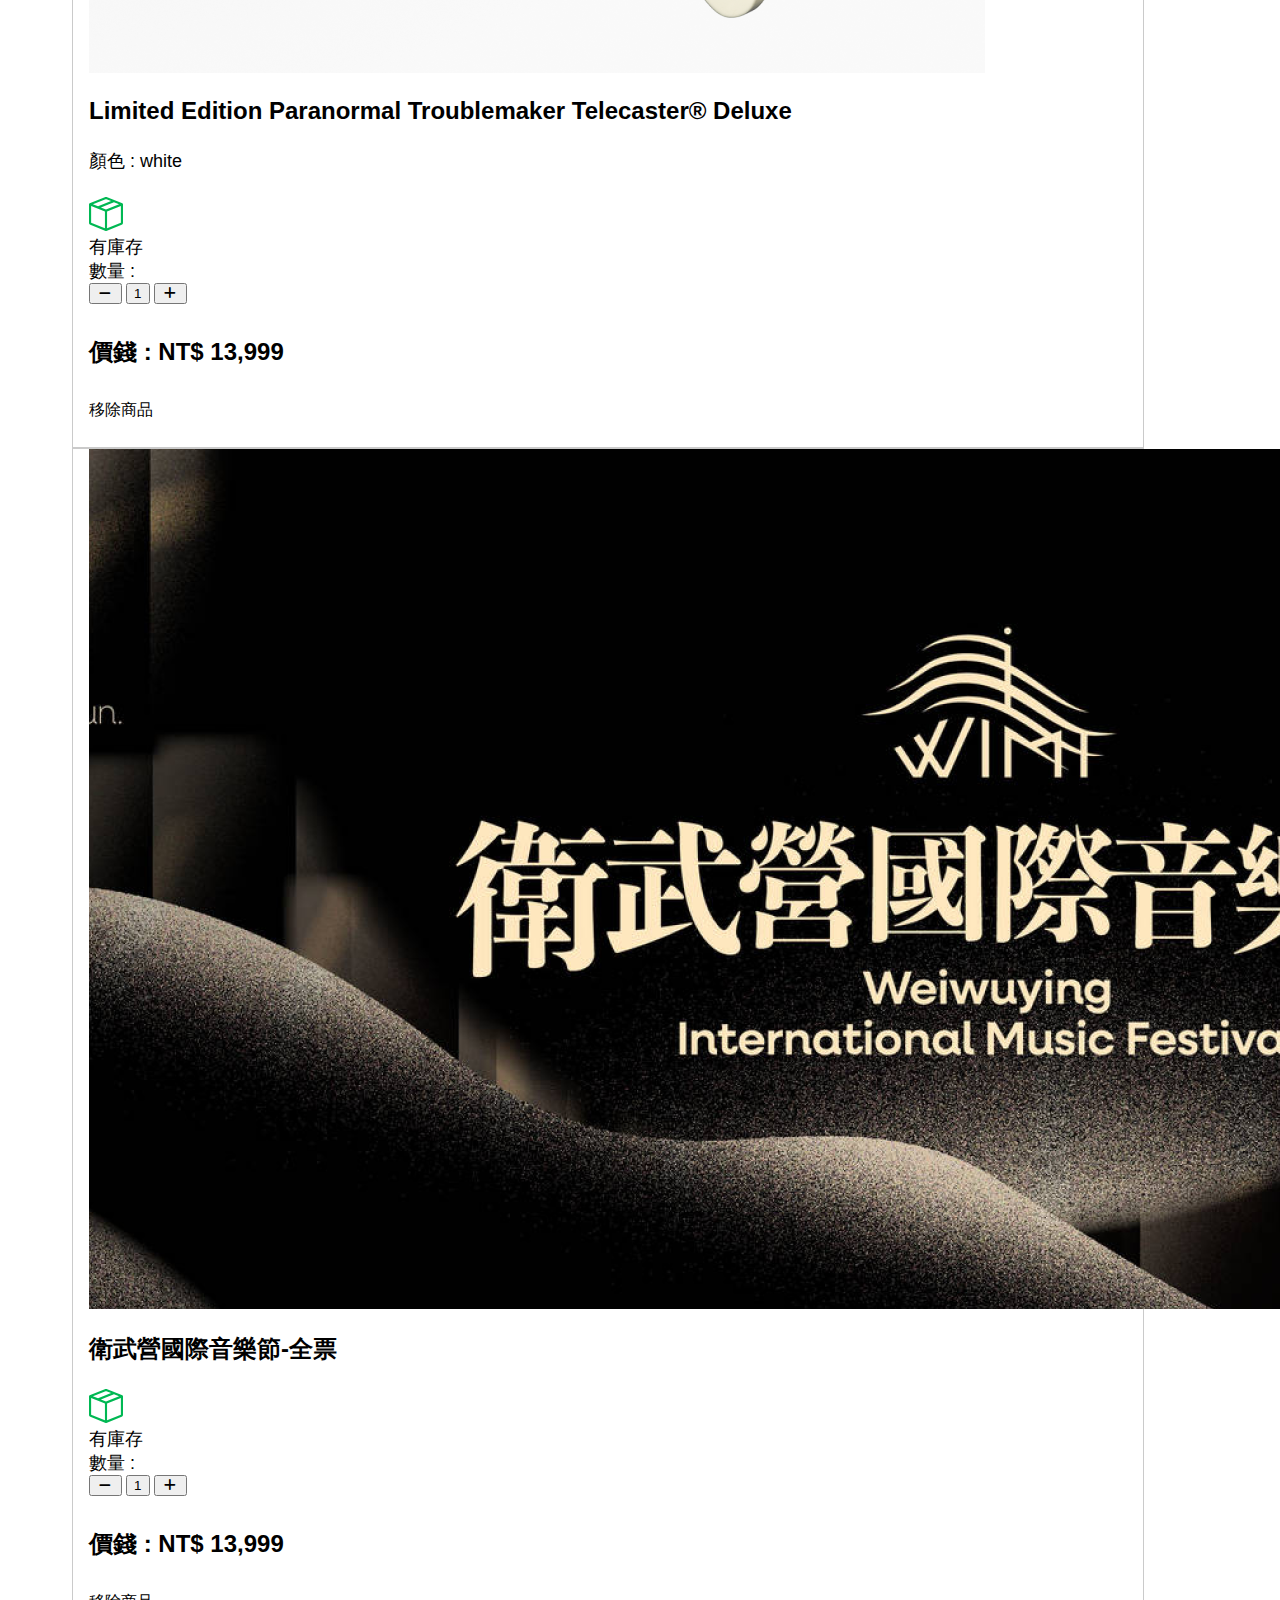
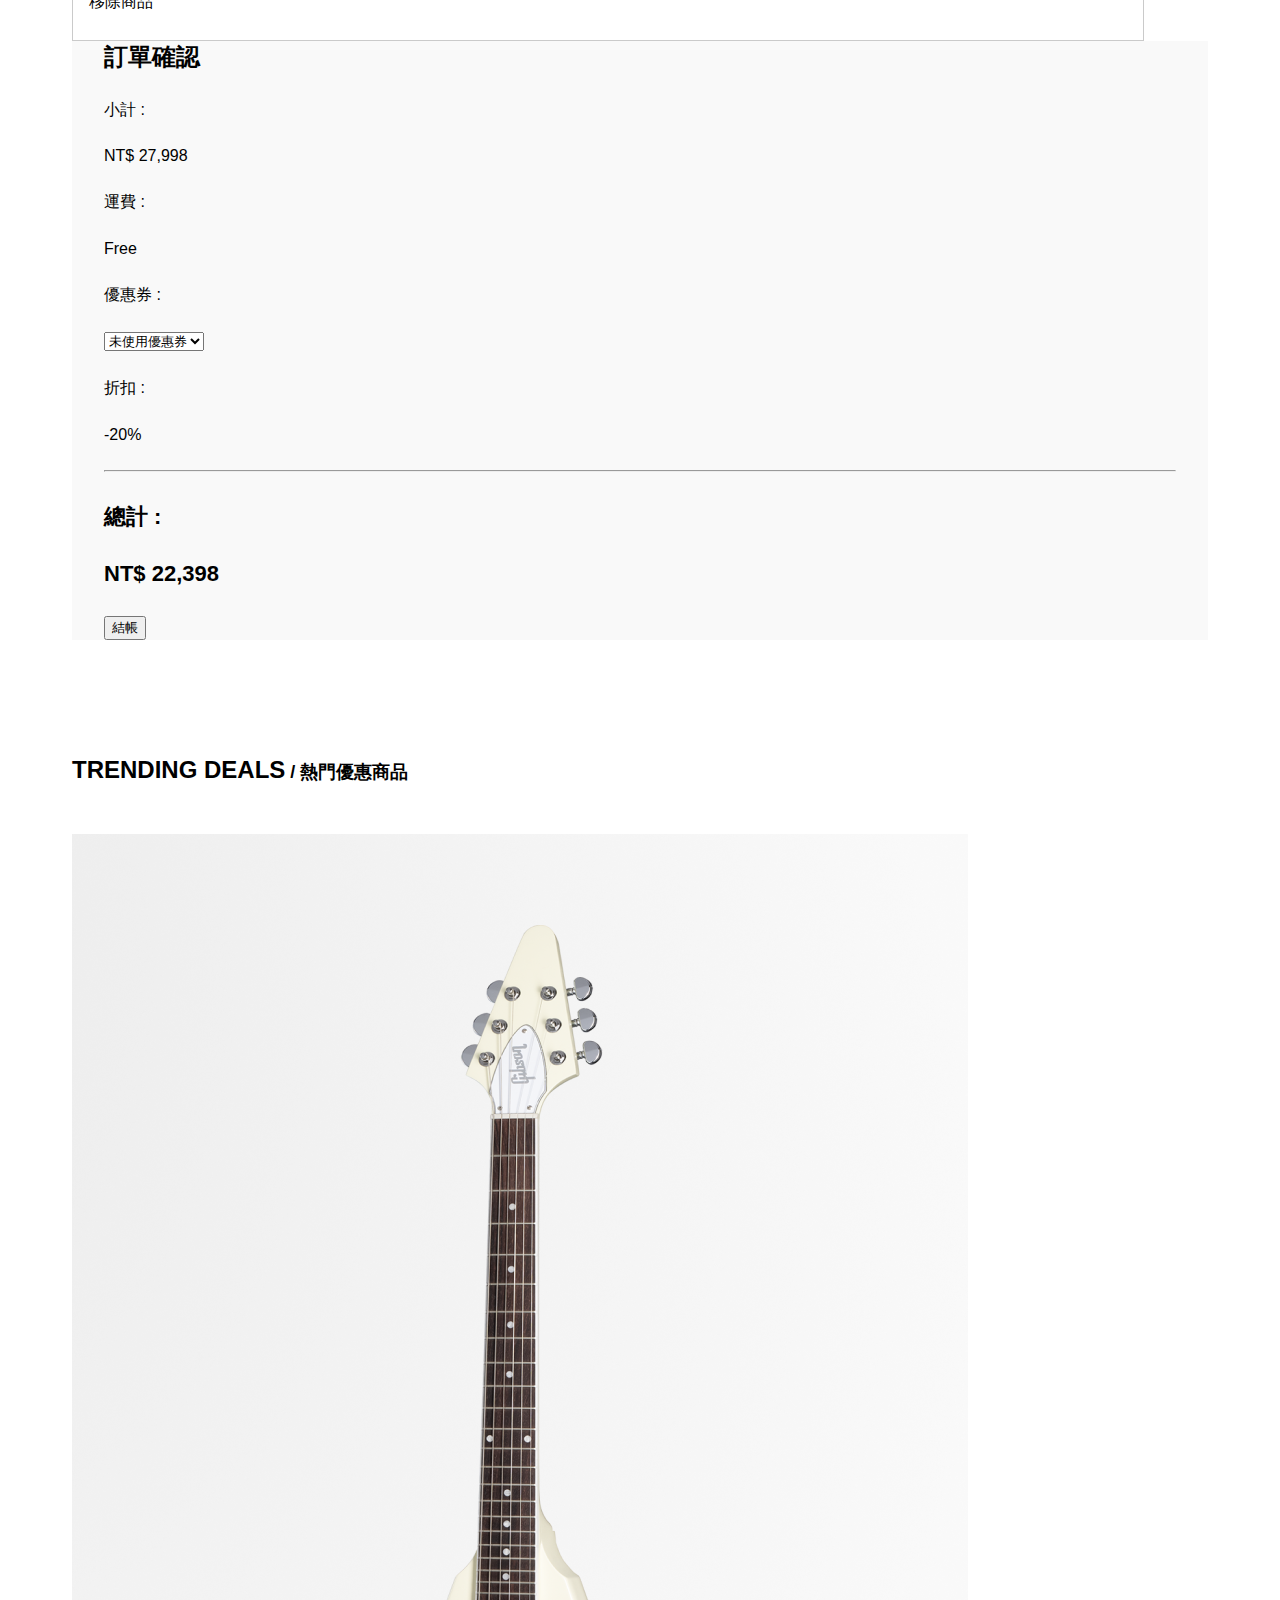
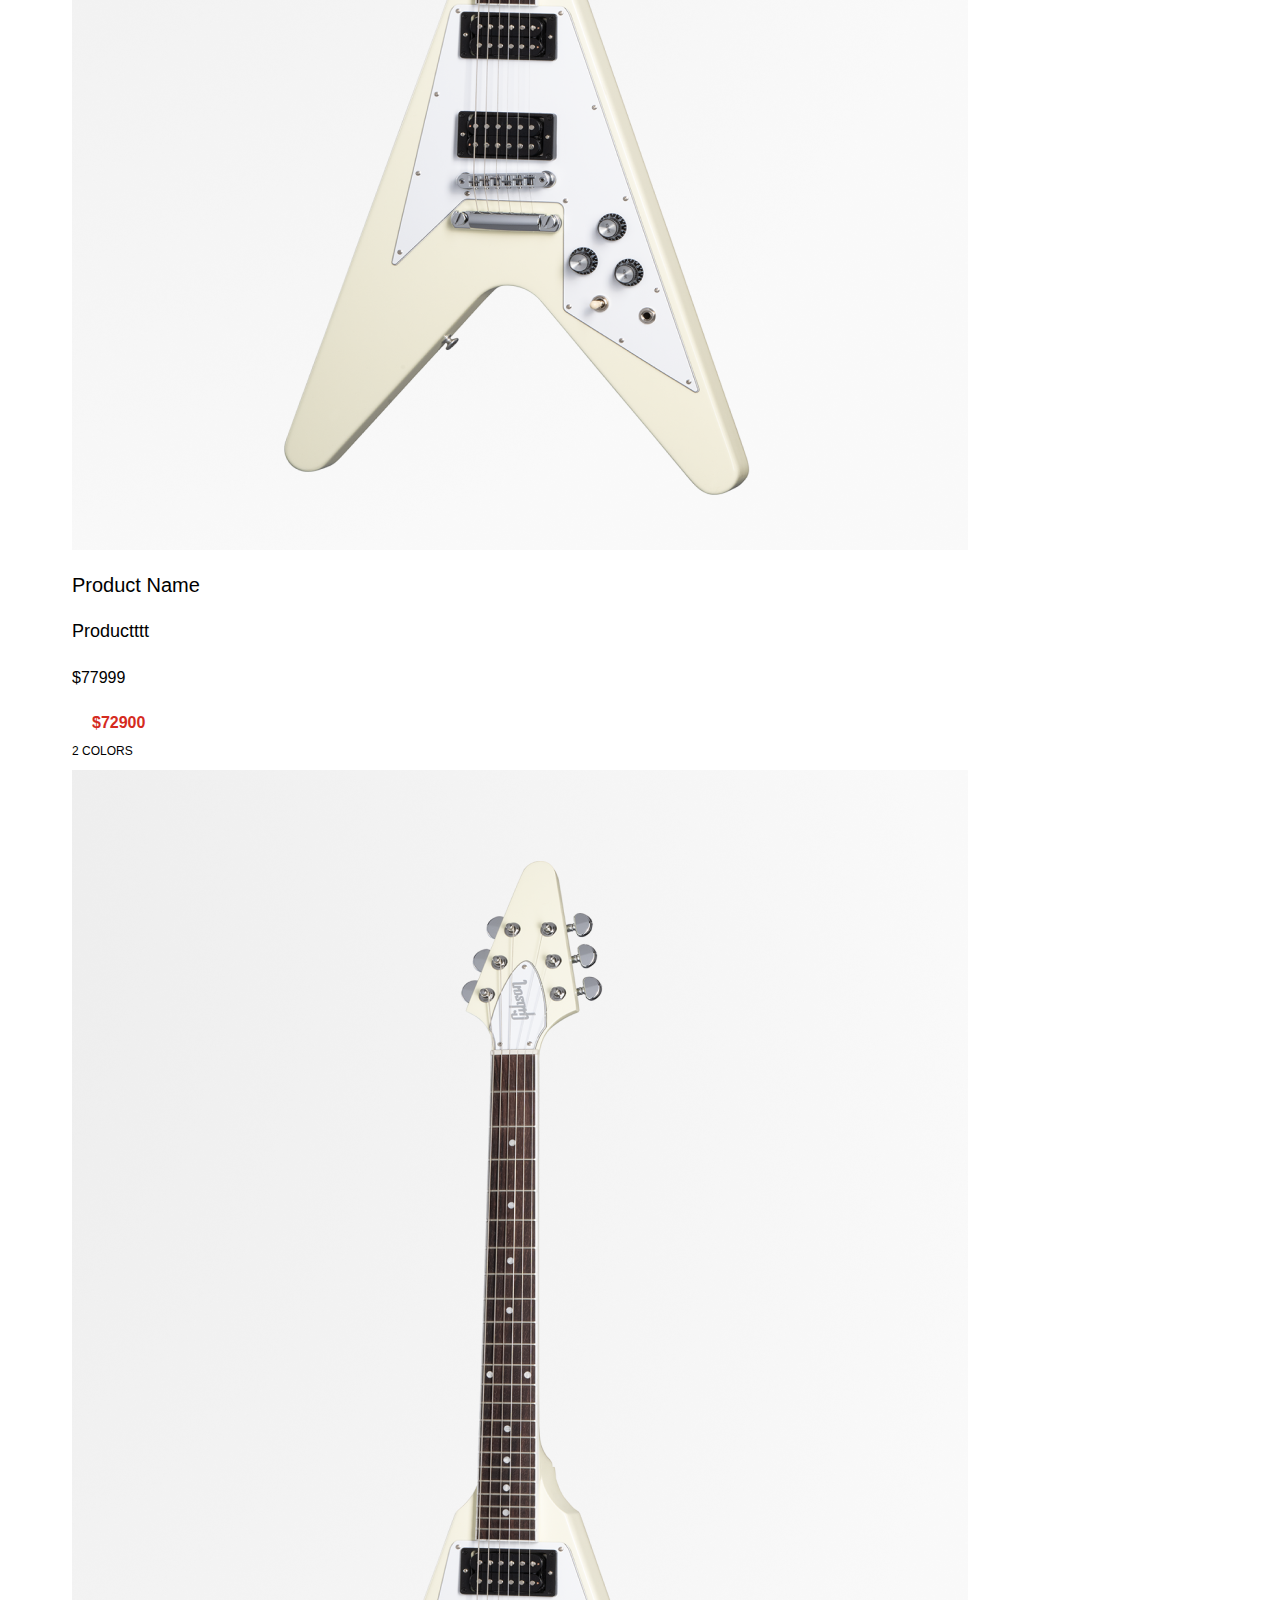
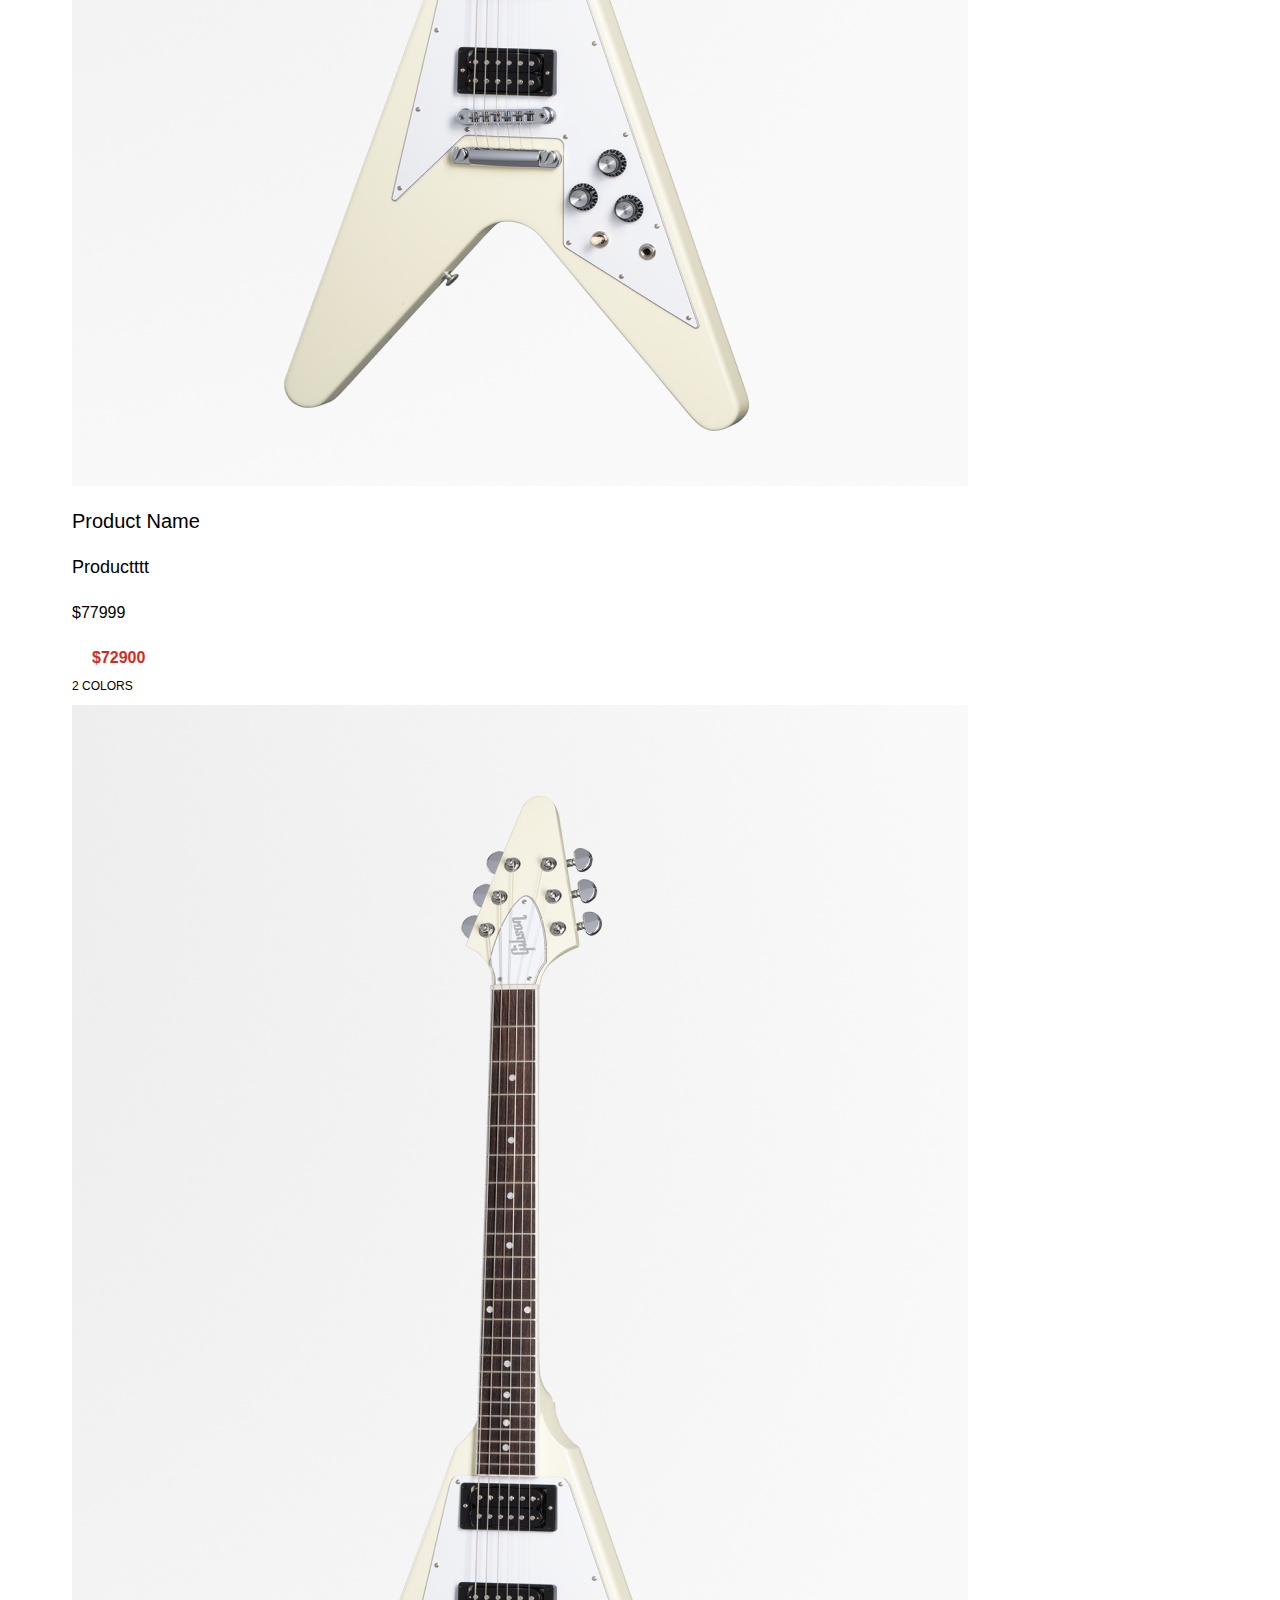
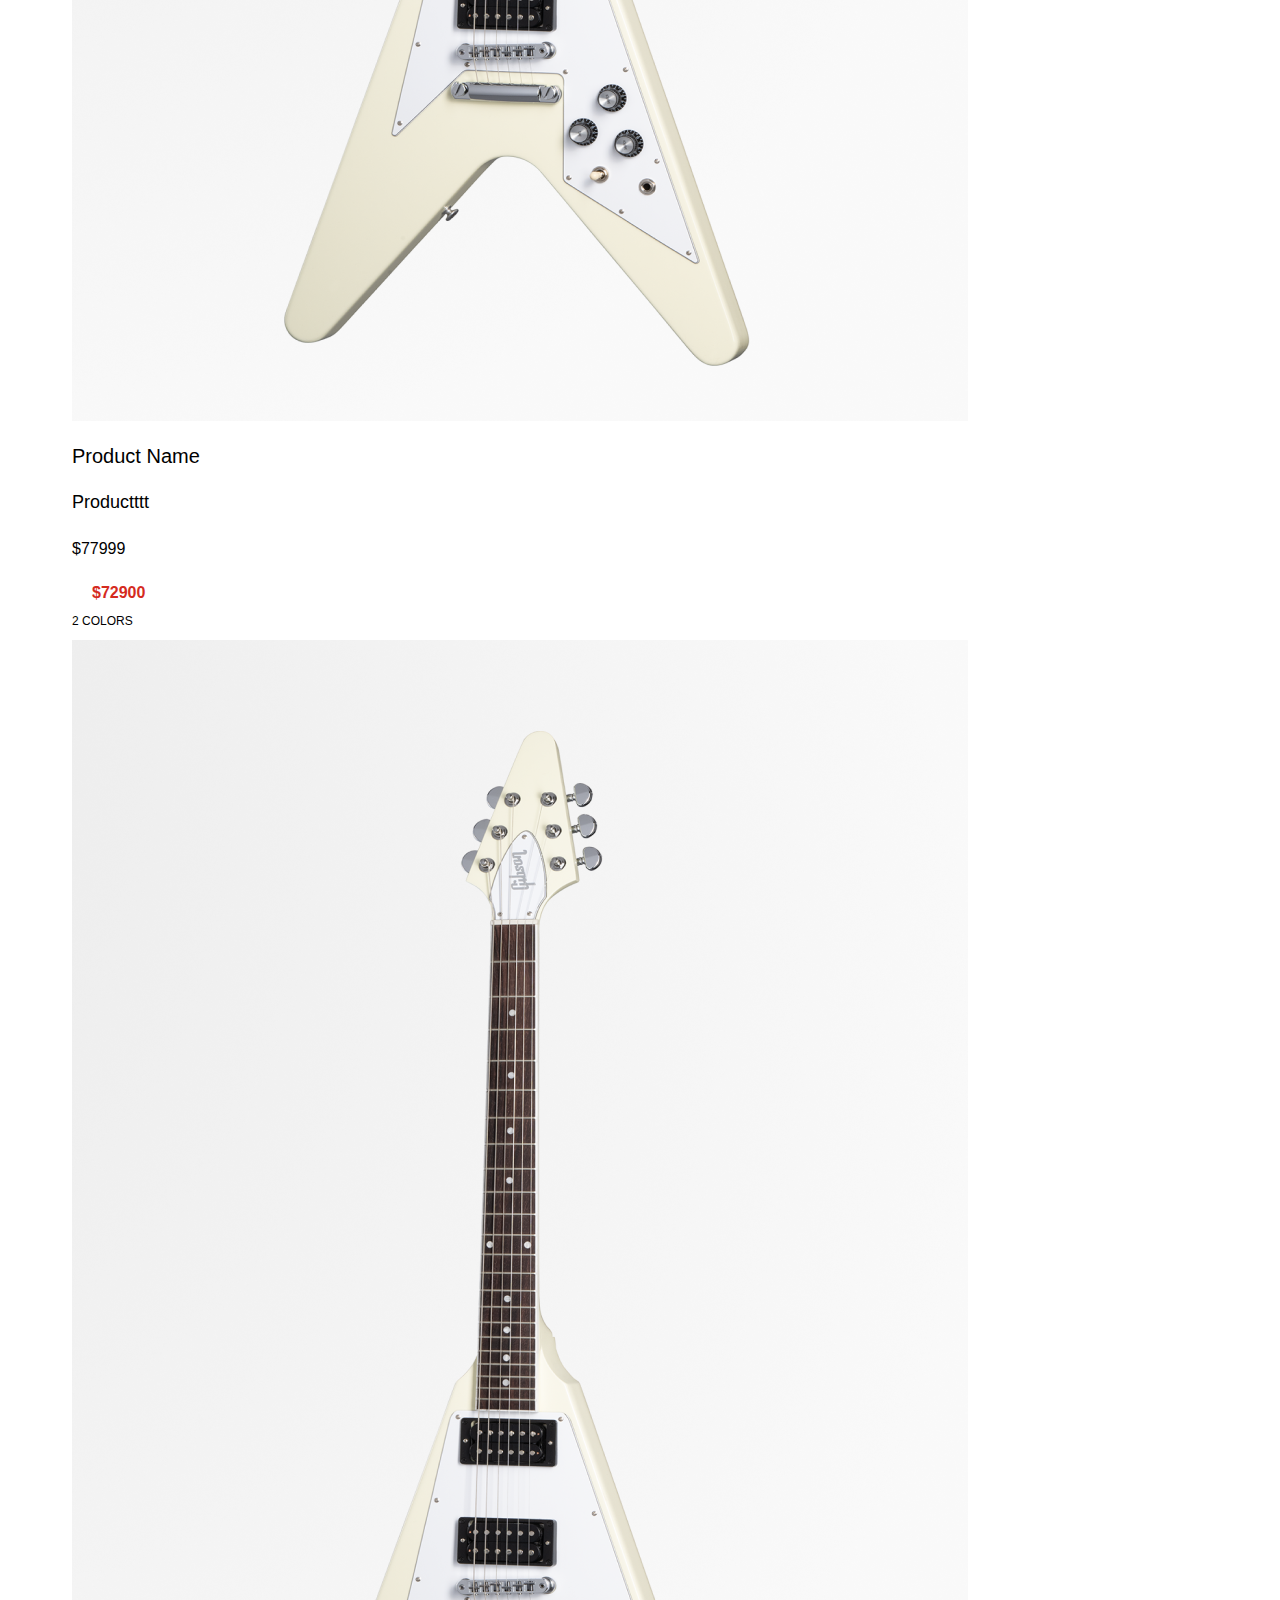
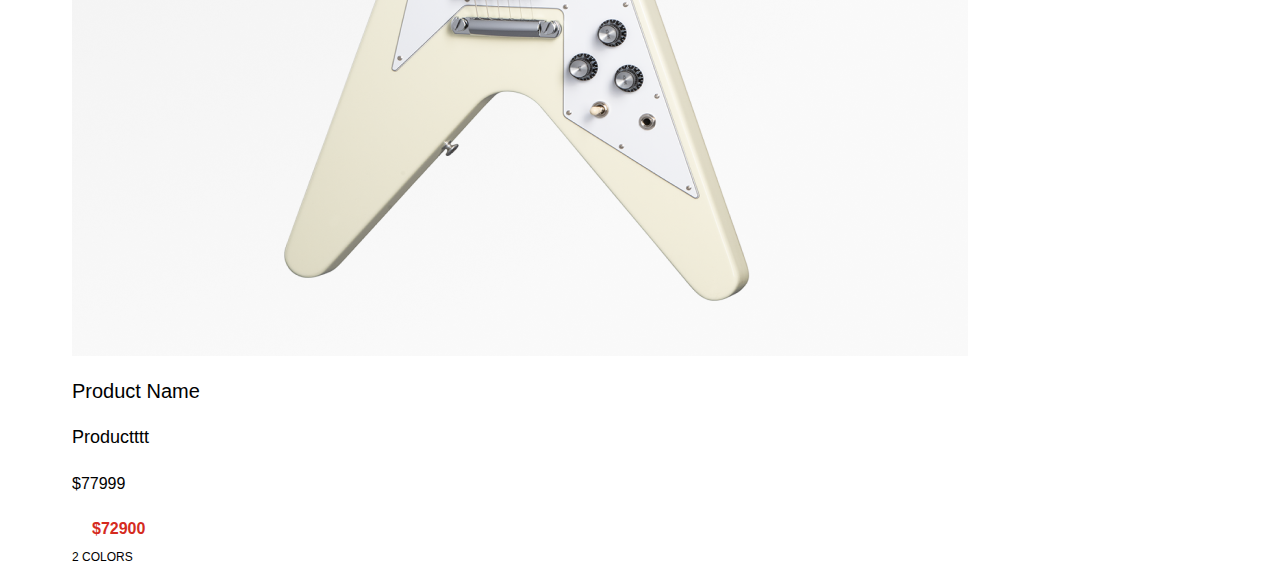
==== commit b9408cf0: "新增完成訂單頁&sidebar" ====
--- a/cart-checklist.html
+++ b/cart-checklist.html
@@ -1,7 +1,7 @@
 <!DOCTYPE html>
 <html lang="en">
   <head>
-    <title>Title</title>
+    <title>購物車-訂購清單</title>
     <!-- Required meta tags -->
     <meta charset="utf-8" />
     <meta
@@ -50,28 +50,28 @@
             </div>
             <div class="row row-cols-1">
               <div class="col">
-                <div class="card mb-3">
+                <div class="card card1 mb-3">
                   <div class="row g-0">
-                    <div class="col-md-4 m-sec2-card">
+                    <div class="col-md-3 m-sec2-card">
                       <img src="./img/card2-img.png" class="img-fluid" alt="" />
                     </div>
-                    <div class="col-md-8">
-                      <div class="card-body p-0">
+                    <div class="col-md-9">
+                      <div class="card-body p-lg-3 p-0">
                         <div class="d-flex flex-column justify-content-between">
                           <div>
-                            <h3 class="h4 p-lg-x-2 p-lg-2">
+                            <h3 class="h3 p-lg-x-2 p-lg-2">
                               Limited Edition Paranormal Troublemaker
                               Telecaster® Deluxe
                             </h3>
-                            <h5 class="p-lg-2">顏色 : white</h5>
+                            <h4 class="p-lg-2">顏色 : white</h4>
                             <div class="d-flex align-items-end p-lg-2">
                               <img src="./img/box-icon.svg" alt="" />
-                              <h5 class="ps-2">有庫存</h5>
+                              <h4 class="ps-2">有庫存</h4>
                             </div>
                             <div
                               class="d-flex align-items-end p-lg-2 pb-lg-3 py-2"
                             >
-                              <h5>數量 :</h5>
+                              <h4>數量 :</h4>
                               <div
                                 class="btn-group btn-group-sm"
                                 role="group"
@@ -86,7 +86,7 @@
                                 </button>
                               </div>
                             </div>
-                            <h4 class="h4 p-lg-2">價錢 : NT$ 13,999</h4>
+                            <h4 class="h3 p-lg-2">價錢 : NT$ 13,999</h4>
                           </div>
                           <div
                             class="d-flex justify-content-center pt-lg-5 mt-lg-5 pt-3"
@@ -100,28 +100,26 @@
                 </div>
               </div>
               <div class="col">
-                <div class="card mb-3">
+                <div class="card card1 mb-3">
                   <div class="row g-0">
-                    <div class="col-md-4 m-sec2-card">
-                      <img src="./img/card2-img.png" class="img-fluid" alt="" />
-                    </div>
-                    <div class="col-md-8">
-                      <div class="card-body p-0">
+                    <div class="col-md-3 m-sec2-card">
+                      <img src="./img/card3.png" class="img-fluid" alt="" />
+                    </div>
+                    <div class="col-md-9">
+                      <div class="card-body p-lg-3 p-0">
                         <div class="d-flex flex-column justify-content-between">
                           <div>
-                            <h3 class="h4 p-lg-x-2 p-lg-2">
-                              Limited Edition Paranormal Troublemaker
-                              Telecaster® Deluxe
+                            <h3 class="h3 p-lg-x-2 p-lg-2">
+                              衛武營國際音樂節-全票
                             </h3>
-                            <h5 class="p-lg-2">顏色 : white</h5>
                             <div class="d-flex align-items-end p-lg-2">
                               <img src="./img/box-icon.svg" alt="" />
-                              <h5 class="ps-2">有庫存</h5>
+                              <h4 class="ps-2">有庫存</h4>
                             </div>
                             <div
                               class="d-flex align-items-end p-lg-2 pb-lg-3 py-2"
                             >
-                              <h5>數量 :</h5>
+                              <h4>數量 :</h4>
                               <div
                                 class="btn-group btn-group-sm"
                                 role="group"
@@ -136,7 +134,7 @@
                                 </button>
                               </div>
                             </div>
-                            <h4 class="h4 p-lg-2">價錢 : NT$ 13,999</h4>
+                            <h4 class="h3 p-lg-2">價錢 : NT$ 13,999</h4>
                           </div>
                           <div
                             class="d-flex justify-content-center pt-lg-5 mt-lg-5 pt-3"
@@ -183,7 +181,7 @@
               <h4 class="h4">NT$ 22,398</h4>
             </div>
             <button type="button" class="btn btn-dark w-100 mt-5">
-              前往結帳
+              結帳
             </button>
           </div>
         </div>
--- a/styles/cart-checkkist.css
+++ b/styles/cart-checkkist.css
@@ -36,7 +36,6 @@
   margin: 0;
 }
 .m-sec2-card {
-  /* max-width: 3260px; */
   @media (max-width: 768px) {
     margin-bottom: 32px;
   }
--- a/styles/index.css
+++ b/styles/index.css
@@ -76,6 +76,10 @@
     padding-inline: 16px;
   }
 }
+.m-sec2-card{
+  display: flex;
+  align-items: center;
+}
 .m-section2-col1 {
   background-image: url(../img/col1.png);
 }
@@ -148,3 +152,6 @@
   width: 100%;
   height: 100%;
 }
+.offcanvas {
+  --bs-offcanvas-width: 700px;
+}